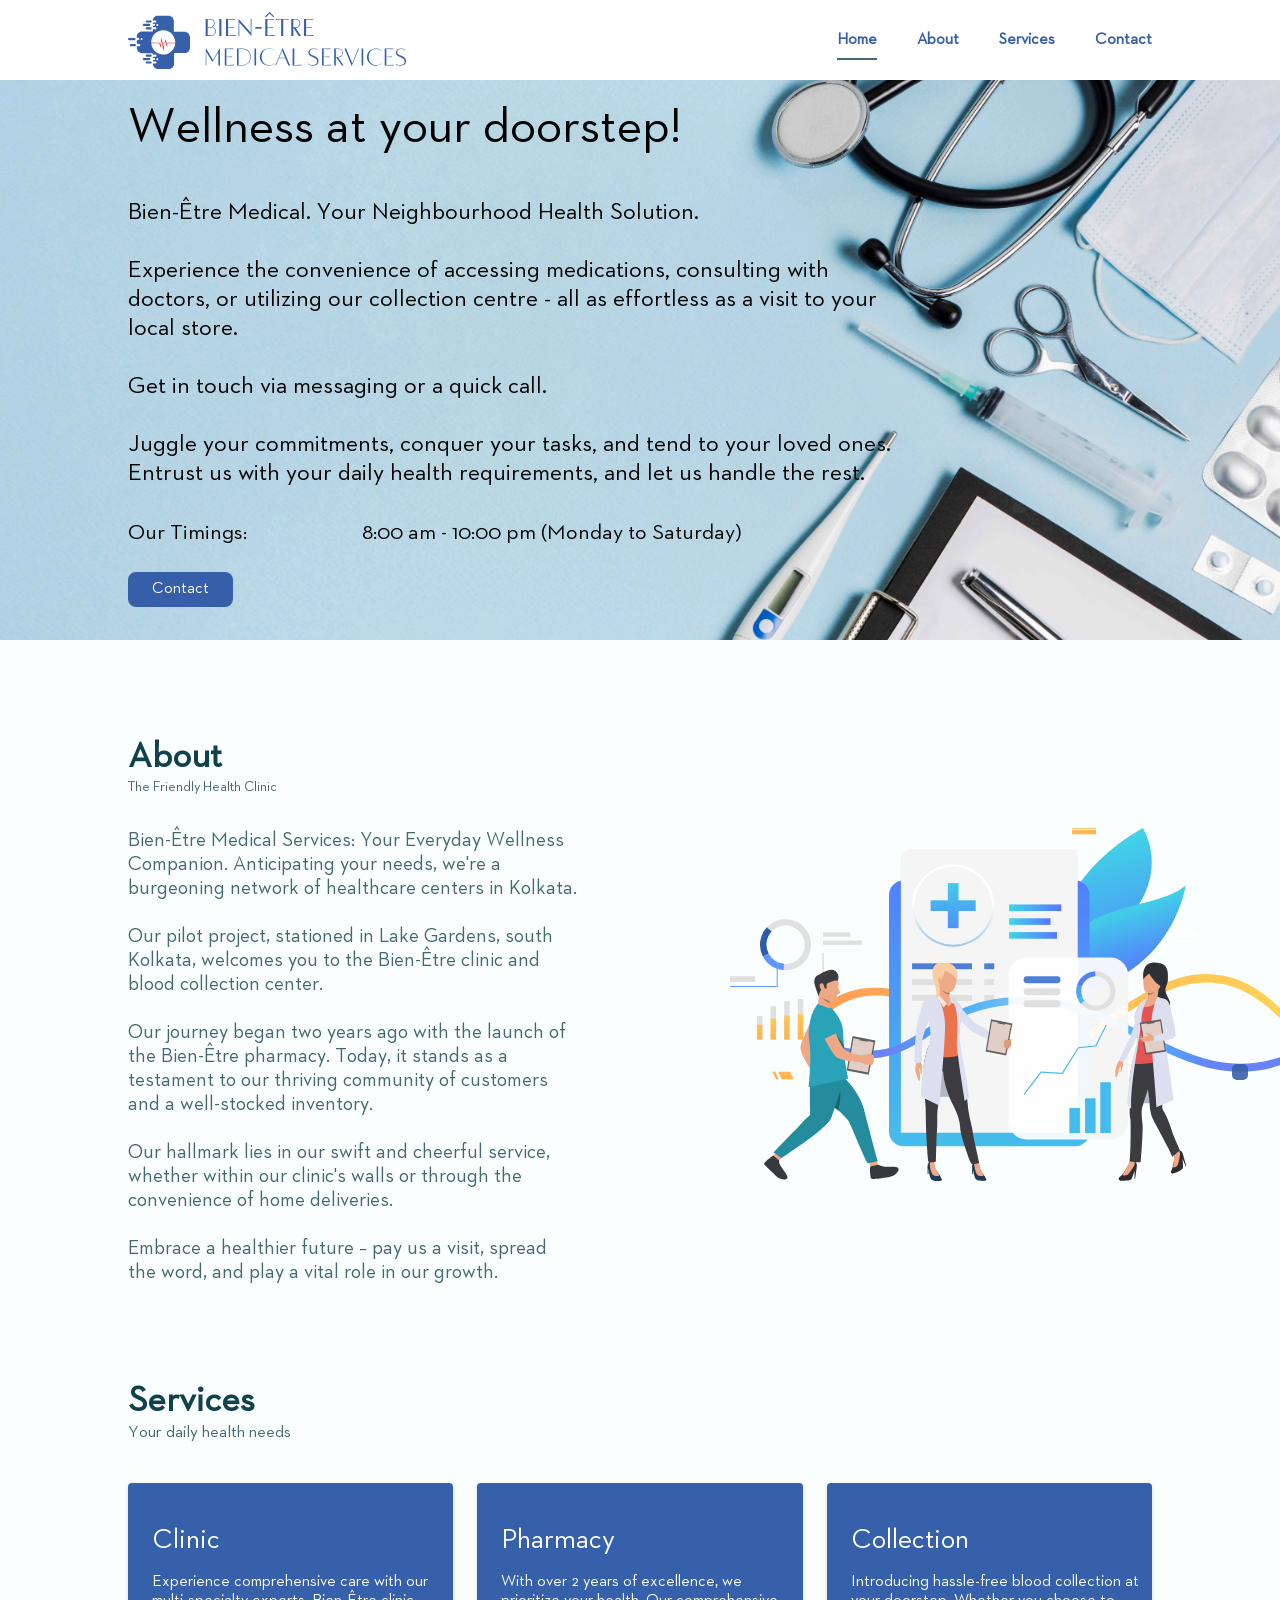
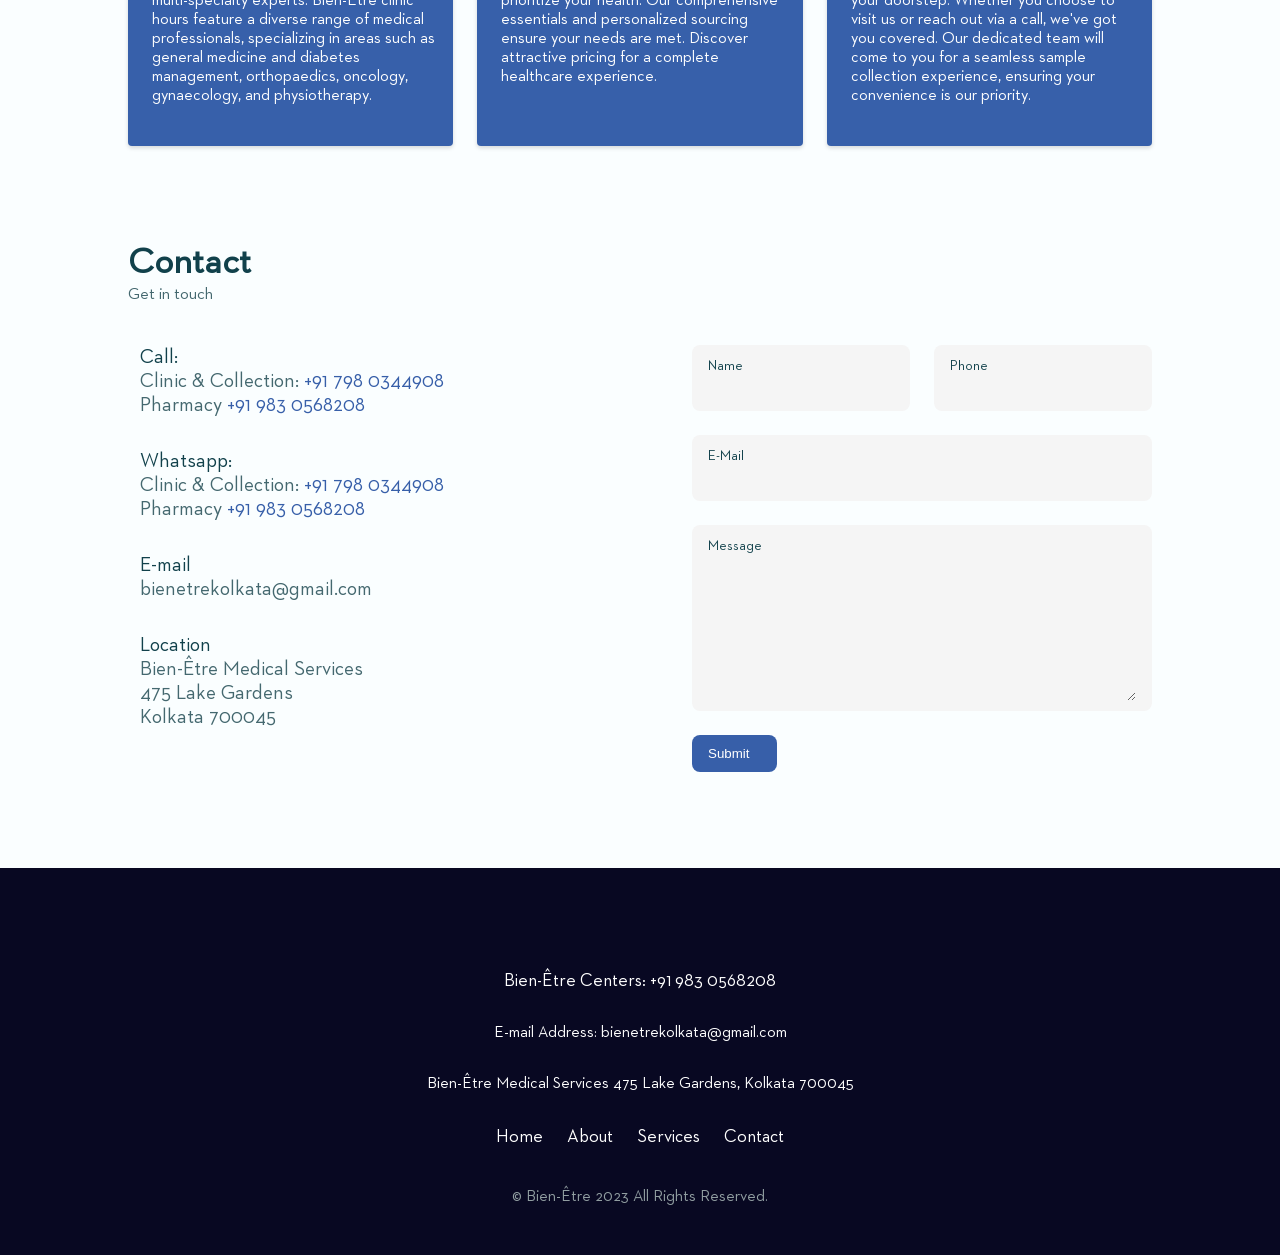
==== index.html @ f6153588 "more changes" ====
<!DOCTYPE html>
<html lang="en">

<head>
    <meta charset="UTF-8">
    <meta name="viewport" content="width=device-width, initial-scale=1.0">

    <!--=============== UNIICONS ===============-->
    <link rel="stylesheet" href="https://unicons.iconscout.com/release/v4.0.0/css/line.css">
    <link rel="stylesheet" href="https://unicons.iconscout.com/release/v4.0.0/css/thinline.css">
    <!--=============== CSS ===============-->
    <link rel="stylesheet" href="assets/css/styles.css">
    <link rel="stylesheet" href="assets/css/swiper-bundle.min.css">
    <link rel="icon" href="/assets/img/favicon.svg">
    <meta name="keywords"
        content="health, fitness, wellness, medicine, pharmacy, doctor clinic, blood collection, medicine store, diagnostic sample collection centre, pathlab, home sample collection, bien être, Health Kolkata, Health care Kolkata, Health Lake Gardens, Medical Kolkata, Medical Lake Gardens, Health clinic Lake Gardens, Pharmacy Lake Gardens, Doctors clinic LakeGardens, pharmacyKolkata, Top Pharmacies in Kolkata, Best Pharmacies in Kolkata, Best Pharmacies in India, Top Pharmacies in India.">
    <title>Bien-Être Medical</title>
    <meta name="description"
        content="Bien-Être Medical Services is an upcoming chain of healthcare centres in Kolkata that aims to meet your day-to-day wellness needs. Pharmacies in Kolkata">
    <link rel="canonical" href="https://bienetremedical.com/">
    <meta property="og:locale" content="en_us">
</head>

<body>
    <header class="header" id="header">
        <nav class="nav container">
            <a href="#home" class="nav__logo"><img src="./assets/img/Final.svg" alt="Bien-Etre Logo"></a>
            <div class="nav__menu" id="nav-menu">
                <ul class="nav__list">
                    <li class="nav__item">
                        <a href="#home" class="nav__link">Home</a>
                    </li>
                    <li class="nav__item">
                        <a href="#about" class="nav__link">About</a>
                    </li>
                    <li class="nav__item">
                        <a href="#services" class="nav__link">Services</a>
                    </li>
                    <li class="nav__item">
                        <a href="#contact" class="nav__link">Contact</a>
                    </li>
                </ul>
                <i class="uit uil-times nav__close" id="nav-close"></i>
            </div>

            <div class="nav__toggle" id="nav-toggle">
                <i class="uil uil-apps"></i>
            </div>
        </nav>
    </header>

    <main class="main">
        <!--==================== HOME ====================-->
        <section class="home" id="home">
            <img src="assets/img/Hero.webp" alt="Home Img" class="home__img">
            <div class="home__container container grid">
                <div class="home__data">
                    <span class="home__data-title"> Wellness at your doorstep!</span>
                    <h1 class="home__data-subtitle">Bien-Être Medical. Your Neighbourhood Health Solution.<br> <br>
                        Experience
                        the convenience of accessing medications, consulting with <br> doctors, or utilizing our
                        collection
                        centre - all as effortless as a visit to your <br> local store.<br><br>Get in touch via
                        messaging or
                        a quick call. <br><br>Juggle your commitments, conquer your tasks, and tend to your loved
                        ones.<br>
                        Entrust us with your daily health requirements, and let us handle the rest.</h1>
                    <div class="timings">
                        <div class="timing_heading">
                            <h3 class="timing_title">Our Timings:</h3>
                        </div>
                        <div class="timing">
                            <h3 class="timing"> 8:00 am - 10:00 pm (Monday to Saturday)</h3><br>
                            <!-- <h3 class="timing">8:30 am - 10:30 am (Sunday)</h3> -->
                        </div>
                    </div>
                    <a href="#contact" class="button__home">Contact
                        <!-- <i class="uil uil-phone button__icon-home"></i> -->
                    </a>
                </div>
            </div>

        </section>
        <!--==================== ABOUT ====================-->
        <section class="about section" id="about">
            <div class="container about__container">
                <h1 class="section__title-about">About</h1>
                <span class="section__subtitle-about">The Friendly Health Clinic</span>
                <div class="about__watermark about__content grid">
                    <div class="about__data">
                        <p>Bien-Être Medical Services: Your Everyday Wellness Companion. Anticipating your needs, we're
                            a burgeoning network of healthcare centers in Kolkata. <br> <br>
                            Our pilot project, stationed in Lake Gardens, south Kolkata, welcomes you to the Bien-Être
                            clinic and blood collection center. <br> <br>
                            Our journey began two years ago with the launch of the Bien-Être pharmacy. Today, it stands
                            as a testament to our thriving community of customers and a well-stocked inventory. <br>
                            <br>
                            Our hallmark lies in our swift and cheerful service, whether within our clinic's walls or
                            through the convenience of home deliveries. <br> <br>
                            Embrace a healthier future – pay us a visit, spread the word, and play a vital role in our
                            growth.
                        </p>
                    </div>
                    <div class="about__img"><img src="./assets/img/about.svg" alt="About Img"></div>
                </div>
            </div>
        </section>
        <!--==================== SERVICES ====================-->
        <section class="services container section" id="services">
            <div class="">
                <h1 class="section__title">Services</h1>
                <span class="section__subtitle">Your daily health needs</span>
            </div>
            <div class="services__container container grid">
                <!--==================== SERVICES 1 ====================-->
                <div class="services__content">
                    <div>
                        <i class="uil uit-clinic-medical services__icon"></i>
                        <h3 class="services__title">Clinic</h3>
                    </div>
                    <p class="services__description">Experience comprehensive care with our multi-specialty experts.
                        Bien-Être clinic hours feature a diverse range of medical professionals, specializing in areas
                        such as general medicine and diabetes management, orthopaedics, oncology, gynaecology, and
                        physiotherapy.
                    </p>
                    <!-- <span class="services__button">
                        Coming Soon!
                    </span> -->
                    <div class="overlay">
                        <i class="uil uit-clinic-medical over_icon"></i>
                        <div class="text">Clinic</div>
                        <ul class="clinic-table">
                            <li>General Medicine</li>
                            <li>Blood Sugar</li>
                            <li>Orthopaedics</li>
                            <li>Gynaecology</li>
                            <li>Physiotherapy</li>
                        </ul>
                        <!-- <div class="coming_soon">Coming Soon!</div> -->
                    </div>
                </div>
                <!--==================== SERVICES 2 ====================-->
                <div class="services__content">
                    <div>
                        <i class="uit uit-shield-plus services__icon"></i>
                        <h3 class="services__title">Pharmacy</h3>
                    </div>
                    <p class="services__description">With over 2 years of excellence, we prioritize your health. Our
                        comprehensive essentials and personalized sourcing ensure your needs are met. Discover
                        attractive pricing for a complete healthcare experience.</p>
                    <div class="overlay">
                        <i class="uil uit-shield-plus over_icon"></i>
                        <div class="text">Pharmacy</div>
                        <div class="services__description-overlay">For more details Contact or Visit Bien-Être Centers
                        </div>
                    </div>
                </div>
                <!--==================== SERVICES 3 ====================-->
                <div class="services__content ">
                    <div>
                        <i class="uil uit-microscope services__icon"></i>
                        <h3 class="services__title">Collection</h3>
                    </div>
                    <p class="services__description">Introducing hassle-free blood collection at your doorstep. Whether
                        you choose to visit us or reach out via a call, we've got you covered. Our dedicated team will
                        come to you for a seamless sample collection experience, ensuring your convenience is our
                        priority.</p>

                    <!-- <span class="button button--flex button--small button--link services__button">
                        Coming Soon!
                    </span> -->
                    <div class="overlay">
                        <i class="uil uit-microscope over_icon"></i>
                        <div class="text">Collection</div>
                        <ul class="clinic-table collection_table">
                            <li>Absolute Eosinophil Count</li>
                            <li>Adenosine Deaminase (ADA), Fluid</li>
                            <li>Afb Stain</li>
                            <li>ALP (Alkaline Phosphatase)</li>
                            <li>AMH - Anti Mullerian Hormone, MULLERIAN INHIBITING SUBSTANCE (MIS), Serum</li>
                            <li>Amylase</li>
                            <li>ANA (Anti Nuclear Antibody), IFA</li>
                            <li>Anti Nuclear Antibody, EIA</li>
                            <li>Anti Cyclic Citrullinated Peptide - Anti CCP</li>
                            <li>Anti -ds DNA Antibody, EIA</li>
                            <li>Anti HCV (By card) : Anti Hepatitis C Virus (By card)</li>
                            <li>Anti TPO (Thyroid Peroxidase) Antibody</li>
                            <li>APTT Activated Partial Thromboplastin Citrated plasma</li>
                            <li>Bilirubin Total, Direct & Indirect</li>
                            <li>Blood Culture, Bactec Aerobic</li>
                            <li>Blood Culture, Bactec Anaerobic</li>
                            <li>Blood Glucose - F/PP (each)</li>
                            <li>Blood Group (ABO & Rh Factor)</li>
                            <li>Blood Urea Nitrogen (BUN)</li>
                            <li>CA 125 ; OVARIAN CANCER MARKER</li>
                            <li>Calcium, Serum</li>
                            <li>Cardiolipin Antibody ACL-Profile</li>
                            <li>CBC (Complete Blood Count)</li>
                            <li>Cholesterol Total</li>
                            <li>Coomb's Test-DirectDirect Antiglobulin Test (DAT)-AutomatedBlood</li>
                            <li>Coomb's Test-IndirectIndirect Antiglobulin Test (IAT)-AutomatedSerum</li>
                            <li>Cortisol (Evening/Morning Sample) - Each sample</li>
                            <li>C-Peptide</li>
                            <li>CPK -Total (Creatinine PhosphoKinase Total)</li>
                            <li>Creatinine, Serum</li>
                            <li>CRP, Immunoturbidimetry (Quantitative)</li>
                            <li>Dual Test (1st Trimester)</li>
                            <li>Triple Test (2nd Trimester)</li>
                            <li>Quadruple Test</li>
                            <li>E2 (Estradiol), Serum</li>
                            <li>Electrolytes, Serum (Na+, K+, Cl-)</li>
                            <li>Ferritin</li>
                            <li>Free T4 & TSH</li>
                            <li>FSH (Follicle Stimulating Hormone), Serum</li>
                            <li>Haemogram (CBC with ESR)</li>
                            <li>HBA1C with Graph</li>
                            <li>HBsAg Screen (by Rapid Card)-qualitative</li>
                            <li>Hemoglobin (Hb)</li>
                            <li>Hemoglobin electrophoresis- HPLC (Hb HPLC)</li>
                            <li>Histopathology - Medium Specimen</li>
                            <li>HIV I&II Antibody Screen (Qualitative)</li>
                            <li>HIV I&II P 24 Antigen</li>
                            <li>Flow cytometry - HLA B-27</li>
                            <li>Immunoglobulin IgE</li>
                            <li>Insulin (Fasting), Serum</li>
                            <li>Iron Studies, Basic</li>
                            <li>Kidney Function Test (KFT)</li>
                            <li>Large - Histopathology</li>
                            <li>LBC/PAP</li>
                            <li>LDH Lactate Dehydrogenase Serum</li>
                            <li>LH (Luteinizing Hormone), Serum</li>
                            <li>Lipase</li>
                            <li>Lipid Profile (Basic)</li>
                            <li>Liver Function Test (LFT)</li>
                            <li>Malaria Antigen (P. vivax/Falciparum)</li>
                            <li>Microalbumin Creatinine Ratio, Random Urine</li>
                            <li>Peripheral Blood Smear</li>
                            <li>Platelet Count</li>
                            <li>Potassium</li>
                            <li>Pregnancy Test, Urine</li>
                            <li>Progesterone</li>
                            <li>Prolactin</li>
                            <li>Protein Electrophoresis</li>
                            <li>Protein Total</li>
                            <li>Prothrombin Time (PT) and INR (International Normalized Ratio)</li>
                            <li>Culture & Sensitivity Aerobic (Conventional) - Pus</li>
                            <li>Rheumatoid Factor - RF Factor, (Quantitative)</li>
                            <li>AST (Aspartate Aminotransferase), SGOT</li>
                            <li>ALT (Alanine Aminotransferase), SGPT</li>
                            <li>Small - Histopathology</li>
                            <li>Sodium</li>
                            <li>Culture & Sensitivity Aerobic (Conventional) - Stool</li>
                            <li>Stool For Occult Blood</li>
                            <li>Stool Examination (Routine)</li>
                            <li>TB PCR</li>
                            <li>Testosterone Free</li>
                            <li>TESTOSTERONE TOTAL, Serum</li>
                            <li>Thyroid Profile Free (FT3, FT4, TSH)</li>
                            <li>Thyroid Profile Total (T3, T4, TSH)</li>
                            <li>Torch IgG Antibodies</li>
                            <li>Torch IgM & IgG Antibodies- 10 PARAMETERS</li>
                            <li>Torch IgM Antibodies</li>
                            <li>Total B -hCG, Quantitative, Serum Maternal/Gestational Marker (Beta HCG)</li>
                            <li>Total PSA (Total Prostate Specific Antigen)</li>
                            <li>Triglycerides biochemical serum</li>
                            <li>TSH-ultra sensitive (Thyroid Stimulating Hormone -ultra sensitive)</li>
                            <li>Typhidot IgM</li>
                            <li>Urea, Serum</li>
                            <li>Uric Acid, Serum</li>
                            <li>Culture & Sensitivity Aerobic (Conventional) - Urine</li>
                            <li>Urine Examination (Routine)</li>
                            <li>VDRL (RPR), Serum</li>
                            <li>Vitamin B12 (Cyanocobalamin)</li>
                            <li>Vitamin D, 25 - OH</li>
                            <li>Widal (Tube Agglutination)</li>
                        </ul>
                    </div>
                </div>
        </section>

        <!--==================== CONTACT ====================-->
        <section class="contact section container" id="contact">
            <h2 class="section__title">Contact</h2>
            <span class="section__subtitle">Get in touch</span>

            <div class="contact__container container grid">
                <div>
                    <div class="contact__information">
                        <i class="uil uil-phone contact__icon"></i>
                        <div>
                            <h3 class="contact__title">Call: </h3>
                            <span class="contact__subtitle">Clinic & Collection: <a href="tel:+917980344908">+91 798
                                    0344908</a><br> Pharmacy <a href="tel:+919830568208">+91 983
                                    0568208</a></span>
                        </div>
                    </div>

                    <div class="contact__information">
                        <i class="uil uil-whatsapp contact__icon"></i>
                        <div>
                            <h3 class="contact__title">Whatsapp:</h3>
                            <span class="contact__subtitle">Clinic & Collection: <a
                                    href="https://api.whatsapp.com/send?phone=917980344908">+91
                                    798
                                    0344908</a><br> Pharmacy <a href="https://api.whatsapp.com/send?phone=919830568208">
                                    +91 983 0568208</a></span>
                        </div>
                    </div>

                    <div class="contact__information">
                        <i class="uil uil-envelope-alt contact__icon"></i>
                        <div>
                            <h3 class="contact__title">E-mail</h3>
                            <span class="contact__subtitle">bienetrekolkata@gmail.com</span>
                        </div>
                    </div>

                    <div class="contact__information">
                        <i class="uil uil-map-marker contact__icon"></i>
                        <div>
                            <h3 class="contact__title">Location</h3>
                            <span class="contact__subtitle">Bien-Être Medical Services <br> 475 Lake Gardens <br>Kolkata
                                700045</span>
                        </div>
                    </div>
                </div>
                <div>
                    <form action="" method="POST" data-netlify="true" class="contact__form grid" name="Customer_query">
                        <div class="contact__inputs grid">
                            <div class="contact__content">
                                <lable class="contact__lable">Name</lable>
                                <input type="text" class="contact__input" name="name">
                            </div>
                            <div class="contact__content">
                                <lable class="contact__lable">Phone</lable>
                                <input type="phone" class="contact__input" name="phone">
                            </div>
                        </div>
                        <div class="contact__content">
                            <lable class="contact__lable">E-Mail</lable>
                            <input type="text" class="contact__input" name="E-mail">
                        </div>
                        <div class="contact__content">
                            <lable class="contact__lable">Message</lable>
                            <textarea name="message" id="message" cols="0" rows="7" class="contact__input"></textarea>
                        </div>
                        <div>
                            <button type="submit" class="button button--flex send-button">
                                Submit
                                <i class="uil uil-message button__icon"></i>
                            </button>
                        </div>
                    </form>
                </div>
            </div>
        </section>
        <!--==================== FOOTER ====================-->
        <footer class="footer">
            <div class="footer__bg">
                <div class="footer__container container grid">
                    <div class="footer__socials">
                        <a href="https://www.facebook.com/profile.php?id=100073415925576" target="blank"
                            class="footer__social">
                            <i class="uil uil-facebook-f footer__icons"></i>
                        </a>

                        <a href="https://www.instagram.com/bienetremedicakolkata/" target="blank"
                            class="footer__social">
                            <i class="uil uil-instagram footer__icons"></i>
                        </a>

                        <a href="https://twitter.com/@bienetremedica1" target="blank" class="footer__social">
                            <i class="uil uil-twitter footer__icons"></i>
                        </a>

                        <a href="http://www.linkedin.com/in/bienetremedicalkolkata" target="blank"
                            class="footer__social">
                            <i class="uil uil-linkedin footer__icons"></i>
                        </a>
                    </div>



                    <ul class="footer__links">
                        <li class="footer__text">Bien-Être Centers:
                            <a href="tel:919830568208" class="footer__link">+91 983 0568208</a>
                        </li>
                    </ul>
                    <div class="email__alt">E-mail Address:
                        <a class="email" href="mailto:bienetrekolkata@gmail.com">bienetrekolkata@gmail.com</a>
                    </div>
                    <span class="footer__address">Bien-Être Medical Services 475 Lake Gardens,
                        Kolkata 700045</span>
                    <ul class="footer__links">
                        <li>
                            <a href="#home" class="footer__link">Home</a>
                        </li>
                        <li>
                            <a href="#about" class="footer__link">About</a>
                        </li>
                        <li>
                            <a href="#services" class="footer__link">Services</a>
                        </li>
                        <li>
                            <a href="#contact" class="footer__link">Contact</a>
                        </li>
                    </ul>
                </div>
                <p class="footer__copy">&#169; Bien-Être 2023 All Rights Reserved.</p>
            </div>
        </footer>
        <!--========== SCROLL UP ==========-->
        <a href="#home" class="scrollup" id="scroll-up">
            <i class="uil uil-arrow-up scrollup__icon"></i>
        </a>
        <script src="assets/js/swiper-bundle.min.js"></script>
        <!--=============== SCROLL REVEAL===============-->
        <script src="assets/js/scrollreveal.min.js"></script>

        <!--=============== MAIN JS ===============-->
        <script src="assets/js/main.js"></script>
</body>

</html>
---- assets/css/styles.css ----
/*=============== GOOGLE FONTS ===============*/
@font-face {
  font-family: "NeutraText";
  src: url("/assets/fonts/Neutraface2Text-Book.woff") format("woff"),
    url("/assets/fonts/Neutraface2Text-Book.woff2") format("woff2");
}
/*=============== VARIABLES CSS ===============*/
:root {
  --header-height: 4rem;

  /*========== Colors ==========*/
  /* Change favorite color to match images */
  /*Green dark 190 - Green 171 - Grren Blue 200*/
  --hue-color: 190;

  /* HSL color mode */
  --first-color: hsl(219, 51%, 44%);
  --first-color-second: hsl(var(--hue-color), 64%, 22%);
  --first-color-alt: hsl(var(--hue-color), 64%, 15%);
  --title-color: hsl(var(--hue-color), 64%, 18%);
  --text-color: hsl(var(--hue-color), 24%, 35%);
  --text-color-light: hsl(var(--hue-color), 8%, 60%);
  --input-color: rgb(245, 245, 245);
  --body-color: hsl(var(--hue-color), 100%, 99%);
  --white-color: #fff;
  --scroll-bar-color: hsl(var(--hue-color), 12%, 90%);
  --scroll-thumb-color: hsl(var(--hue-color), 12%, 75%);

  /*========== Font and typography ==========*/
  --body-font: "NeutraText";
  --title-font: "NeutraText";
  --biggest-font-size: 2.5rem;
  --h1-font-size: 1.5rem;
  --h2-font-size: 1.25rem;
  --h3-font-size: 1rem;
  --normal-font-size: 0.938rem;
  --small-font-size: 0.813rem;
  --smaller-font-size: 0.75rem;

  /*========== Font weight ==========*/
  --font-medium: 500;
  --font-semi-bold: 600;

  /*========== Margenes Bottom ==========*/
  --mb-0-25: 0.25rem;
  --mb-0-5: 0.5rem;
  --mb-0-75: 0.75rem;
  --mb-1: 1rem;
  --mb-1-25: 1.25rem;
  --mb-1-5: 1.5rem;
  --mb-2: 2rem;
  --mb-2-5: 2.5rem;

  /*========== z index ==========*/
  --z-tooltip: 10;
  --z-fixed: 100;

  /*========== Hover overlay ==========*/
  --img-transition: 0.3s;
  --img-hidden: hidden;
  --img-scale: scale(1.1);
}

@media screen and (min-width: 968px) {
  :root {
    --biggest-font-size: 4rem;
    --h1-font-size: 2.25rem;
    --h2-font-size: 1.75rem;
    --h3-font-size: 1.25rem;
    --normal-font-size: 1rem;
    --small-font-size: 0.875rem;
    --smaller-font-size: 0.813rem;
  }
}

/*=============== BASE ===============*/
* {
  box-sizing: border-box;
  padding: 0;
  margin: 0;
}

html {
  scroll-behavior: smooth;
}

body {
  margin: var(--header-height) 0 0 0;
  font-family: var(--body-font);
  font-size: var(--normal-font-size);
  background-color: var(--body-color);
  color: var(--text-color);
}

h1,
h2,
h3 {
  color: var(--title-color);
  font-weight: var(--font-semi-bold);
  font-family: var(--title-font);
}

p {
  font-size: 20px;
}
ul {
  list-style: none;
}

a {
  text-decoration: none;
  color: var(--first-color);
}

img {
  max-width: 100%;
  height: auto;
}

input {
  border: none;
  font-family: var(--body-font);
  font-size: var(--normal-font-size);
}

span {
  font-size: var(--normal-font-size);
}

input {
  outline: none;
}

.main {
  overflow-x: hidden;
}

/*=============== REUSABLE CSS CLASSES ===============*/
.section {
  padding: 2rem 0 4rem;
  scroll-margin-top: 3rem;
}

.section__title {
  font-size: var(--h1-font-size);
}

.section__subtitle {
  display: block;
  font-size: 17px;
  margin-bottom: var(--mb-2-5);
}

.section__title,
.section__subtitle {
  text-align: left;
}

.container {
  max-width: 968px;
  margin-left: var(--mb-1);
  margin-right: var(--mb-1);
}

.grid {
  display: grid;
  gap: 1.5rem;
}

/*=============== HEADER ===============*/
.header {
  width: 100%;
  position: fixed;
  top: 0;
  left: 0;
  z-index: var(--z-fixed);
  background-color: white;
}

/*=============== NAV ===============*/
.nav {
  height: var(--header-height);
  display: flex;
  justify-content: space-between;
  align-items: center;
}
.nav__toggle {
  color: var(--text-color);
}

.nav__logo {
  display: grid;
  transform: translateY(0.01rem);
  width: 280px;
}

.nav__toggle {
  font-size: 1.2rem;
  cursor: pointer;
}

.nav__menu {
  position: relative;
}

@media screen and (max-width: 767px) {
  .nav__menu {
    position: fixed;
    background-color: var(--body-color);
    top: 0;
    right: -100%;
    width: 70%;
    height: 100%;
    box-shadow: -1px 0 4px rgba(14, 55, 63, 0.15);
    padding: 3rem;
    transition: 0.4s;
  }
}

.nav__list {
  display: flex;
  flex-direction: column;
  row-gap: 2rem;
}

.nav__link {
  color: var(--first-color);
  font-weight: var(--font-semi-bold);
  text-transform: uppercase;
}

.nav__link:hover {
  color: var(--text-color);
}

.nav__close {
  position: absolute;
  top: 0.75rem;
  right: 1rem;
  font-size: 1.5rem;
  color: var(--title-color);
  cursor: pointer;
}

/* show menu */
.show-menu {
  right: 0;
}

/* Change background header */
.scroll-header {
  box-shadow: 0 0 4px rgba(14, 55, 63, 0.15);
}

.scroll-header .nav__logo,
.scroll-header .nav__toggle {
  color: var(--title-color);
}

/* Active link */
.active-link {
  position: relative;
  color: var(--title-color);
}

.active-link::before {
  content: "";
  position: absolute;
  background-color: var(--title-color);
  width: 100%;
  height: 2px;
  bottom: -0.75rem;
  left: 0;
}

/*=============== HOME ===============*/
.home__img {
  position: absolute;
  top: 0;
  left: 0;
  width: 100%;
  height: 100vh;
  object-fit: cover;
  object-position: 45%;
}

.home__container {
  position: relative;
  height: calc(100vh - var(--header-height));
  align-content: center;
  row-gap: 3rem;
  padding-top: 7rem;
}
.home {
  padding-bottom: 4rem;
}
.home__data-title,
.home__data-subtitle {
  color: black;
}

.home__data-subtitle {
  display: block;
  font-weight: var(--font-medium);
  margin-bottom: var(--mb-2-5);
}

.home__data-title {
  display: grid;
  font-size: 50px;
  font-weight: var(--body-font);
  margin-bottom: var(--mb-2-5);
}
.timings {
  display: flex;
  justify-content: space-between;
  width: 60%;
}
.timing_title,
.timing {
  color: black;
  font-weight: var(--font-medium);
  font-size: 22px;
}

/*=============== BUTTONS ===============*/
.button {
  display: inline-block;
  background-color: var(--first-color);
  color: var(--white-color);
  padding: 0.7rem 1rem;
  transition: 0.3s;
  border-radius: 8px;
}

.button__home {
  display: inline-block;
  background-color: var(--first-color);
  color: var(--white-color);
  padding: 0.5rem 1.5rem;
  transition: 0.3s;
  border-radius: 8px;
}

.button:hover {
  background-color: var(--first-color-alt);
}

.button__home:hover {
  background-color: var(--first-color-alt);
}

.button--flex {
  display: flex;
  align-items: center;
  column-gap: 0.25rem;
}

.button--link {
  background: none;
  padding: 0;
}

.button--link:hover {
  background: none;
}
.button__icon-home {
  display: inline-block;
  font-size: 1.25rem;
  transform: translateY(0.1rem);
  margin-left: var(--mb-0-5);
  transition: 0.3s;
}

.button__icon {
  font-size: 1.25rem;
  margin-left: var(--mb-0-5);
  transition: 0.3s;
}

.home__scroll-button {
  color: var(--first-color);
  transition: 0.3s;
}

.home__scroll-button:hover {
  transform: translateY(0.25rem);
}

.send-button {
  border: none;
  outline: none;
  cursor: pointer;
}
.send-button:hover .button__icon {
  transform: translateX(0.2rem);
}
.home__scroll-mouse {
  font-size: 2rem;
}

.home__scroll-name {
  font-size: var(--small-font-size);
  color: var(--title-color);
  font-weight: var(--font-medium);
  margin-right: var(--mb-0-25);
}

.home__scroll-arrow {
  display: inline-block;
  font-size: 1rem;
  transform: rotate(45deg);
}

.home__scroll {
  transform: translateY(-6rem);
  justify-content: center;
}
/*=============== ABOUT ===============*/

.section__title-about {
  font-size: var(--h1-font-size);
}

.section__subtitle-about {
  display: block;
  font-size: var(--small-font-size);
  margin-bottom: var(--mb-2);
}

.section__title-about,
.section__subtitle-about {
  text-align: left;
}
.about__content {
  grid-template-columns: repeat(2, 1fr);
}
.about__data {
  font-size: large;
}
.about__img {
  width: 550px;
  transform: translateX(8rem);
}

/*==================== SERVICES ====================*/
.services__container {
  gap: 1.5rem;
  grid-template-columns: repeat(3, 1fr);
}

.services__content {
  position: relative;
  background-color: #3760aa;
  padding: 1.5rem 0.5rem 1.25rem 1.5rem;
  border-radius: 0.25rem;
  /* box-shadow: -3px -3px 7px #ffffff73, 3px 3px 5px rgba(94, 104, 121, .288); */
  box-shadow: 0 2px 4px rgba(0, 0, 0, 0.15);
  transition: 0.3s;
}

.services__content:hover {
  box-shadow: 0 4px 8px rgba(0, 0, 0, 0.15);
}

.services__icon {
  display: block;
  font-size: 6rem;
  color: white;
  margin-bottom: var(--mb-1);
}

.services__title {
  color: #fff;
  font-size: var(--h2-font-size);
  margin-bottom: var(--mb-1);
  font-weight: var(--font-medium);
}
.services__description {
  color: #fff;
  font-size: var(--normal-font-size);
  margin-bottom: var(--mb-1-25);
}
.services__button {
  cursor: pointer;
  font-size: var(--font-medium);
  color: #fff;
}
.overlay {
  position: absolute;
  bottom: 100%;
  left: 0;
  right: 0;
  background: linear-gradient(
    to right bottom,
    rgba(255, 255, 255, 0.5),
    rgba(255, 255, 255, 0.5)
  );
  backdrop-filter: blur(0.35rem);
  overflow: hidden;
  width: 100%;
  height: 0;
  transition: 0.5s ease;
  border-radius: 5px;
  text-align: center;
}
.over_icon {
  font-size: 7rem;
  color: rgb(8, 8, 34);
}
.text,
.coming_soon {
  color: rgb(8, 8, 34);
}
.text {
  font-size: 2rem;
  transform: translateY(-1.5rem);
}
.coming_soon {
  font-size: 3rem;
  color: #fff;
}
.services__content:hover .overlay {
  bottom: 0;
  height: 100%;
  cursor: pointer;
}

.services__description-overlay {
  color: #fff;
  font-size: 1.5rem;
}

/*==================== CONTACT ME ====================*/
.contact__container {
  grid-template-columns: 3fr 1fr;
}

.contact__information {
  display: flex;
  margin-bottom: var(--mb-2);
}
.contact__icon {
  font-size: 2rem;
  color: var(--first-color);
  margin-right: var(--mb-0-75);
}

.contact__title {
  font-size: var(--h3-font-size);
  font-weight: var(--font-medium);
}

.contact__subtitle {
  font-size: 20px;
}

.contact__content {
  background-color: var(--input-color);
  border-radius: 0.5rem;
  padding: 0.75rem 1rem 0.25rem;
}

.contact__lable {
  font-size: var(--small-font-size);
  color: var(--title-color);
}
.contact__input {
  width: 100%;
  background-color: var(--input-color);
  color: var(--text-color);
  font-family: var(--body-font);
  font-size: var(--normal-font-size);
  border: none;
  outline: none;
  padding: 0.25rem 0.5rem 0.5rem 0;
}
.contact__inputs {
  grid-template-columns: repeat(2, 1fr);
}
.contact__form {
  width: 460px;
}

/*==================== FOOTER ====================*/
.footer {
  padding-top: 2rem;
}
.footer__icons {
  font-size: 2rem;
}

.footer__container {
  row-gap: 2rem;
  text-align: center;
  justify-content: center;
}
.footer__bg {
  background-color: rgb(8, 8, 34);
  padding: 2rem 0 3rem;
  justify-content: center;
}

.footer__links {
  font-size: 18px;
  text-align: center;
  justify-content: center;
  display: flex;
  flex-direction: row;
  column-gap: 1.5rem;
}
.email,
.email__alt,
.footer__links,
.footer__text,
.footer__address,
.footer__social {
  color: #fff;
}
.email:hover,
.footer__link:hover {
  color: var(--first-color);
}

.footer__social {
  font-size: 1.25rem;
  margin-right: var(--mb-1-5);
}
.footer__social:hover {
  color: var(--first-color-lighter);
}
.footer__copy {
  font-size: var(--font-medium);
  text-align: center;
  color: var(--text-color-light);
  margin-top: var(--mb-2-5);
}
.footer__title,
.footer__subtitle,
.footer__link,
.footer__social {
  color: #fff;
}
/*========== SCROLL UP ==========*/
.scrollup {
  position: fixed;
  right: 2rem;
  bottom: -20%;
  background-color: var(--first-color);
  padding: 0.5rem;
  display: flex;
  opacity: 0.9;
  z-index: var(--z-tooltip);
  transition: 0.4s;
  border-radius: 5px;
}

.scrollup:hover {
  background-color: var(--first-color-alt);
  opacity: 1;
}

.scrollup__icon {
  color: var(--white-color);
  font-size: 1.2rem;
}

/* Show scroll */
.show-scroll {
  bottom: 4rem;
}

/*=============== SCROLL BAR ===============*/
::-webkit-scrollbar {
  width: 0.6rem;
  background-color: var(--scroll-bar-color);
}

::-webkit-scrollbar-thumb {
  background-color: var(--scroll-thumb-color);
}

::-webkit-scrollbar-thumb:hover {
  background-color: var(--text-color-light);
}

/*=============== MEDIA QUERIES ===============*/
/* For small devices */
@media screen and (min-width: 340px) {
}

/* For medium devices */
@media screen and (max-width: 568px) {
  .nav__logo {
    width: 220px;
  }
  .about__content {
    display: flex;
    flex-direction: column;
    flex-direction: column-reverse;
  }
  .services__container {
    display: flex;
    flex-direction: column;
  }
  .home__img {
    height: 100vh;
  }
  .about__img {
    transform: translateX(3.3rem);
    width: 450px;
  }
  .timings {
    display: none;
  }
  .contact__container {
    grid-template-columns: 1fr;
  }
  .services__icon {
    font-size: 8rem;
    margin-bottom: -0.5rem;
  }
  .contact__inputs {
    grid-template-columns: 1fr;
  }
  .contact__form {
    width: auto;
  }
  .over_icon {
    font-size: 20rem;
  }
}
@media screen and (min-width: 768px) {
  body {
    margin: 0;
  }
  .nav {
    height: calc(var(--header-height) + 1rem);
  }
  .nav__link {
    color: var(--first-color);
    text-transform: initial;
  }
  .nav__link:hover {
    color: var(--text-color);
  }
  .nav__menu {
    display: flex;
    column-gap: 0.5rem;
  }
  .nav__list {
    flex-direction: row;
    column-gap: 2.5rem;
  }
  .nav__toggle,
  .nav__close {
    display: none;
  }
  .active-link::before {
    background-color: var(--text-color);
  }
  .home__container {
    height: 100vh;
    grid-template-rows: 1.8fr 0.5fr;
  }
  .home__data {
    align-self: flex-end;
  }
  .home__info {
    bottom: 3rem;
  }
}
@media screen and (max-width: 768px) {
  .about__content {
    display: flex;
    flex-direction: column;
    flex-direction: column-reverse;
  }
  .nav__logo {
    width: 220px;
  }
  .home__container {
    padding-top: 2rem;
  }
  .timings {
    width: 80%;
  }
  .about__img {
    width: 320px;
    transform: translateX(1.5rem);
  }
  .section__title,
  .section__title-about,
  .section__subtitle-about,
  .section__subtitle {
    text-align: center;
  }
  .over_icon {
    font-size: 6rem;
  }
  .text {
    padding-top: 1rem;
  }
  .coming_soon {
    font-size: 2rem;
  }
  .services__description-overlay {
    font-size: 1.3rem;
    padding: 0 5px;
    transform: translateY(-0.5rem);
  }
}

/* For large devices */
@media screen and (min-width: 1024px) {
  .container {
    margin-left: auto;
    margin-right: auto;
  }
  .home__container {
    grid-template-rows: 2fr 0.5fr;
  }

  .home__data-subtitle {
    margin-bottom: 2rem;
  }
  .home__info {
    width: 328px;
    grid-template-columns: 1fr 2fr;
    column-gap: 2rem;
  }
  .home__info-title {
    font-size: var(--normal-font-size);
  }
  .home__info-img {
    width: 240px;
  }
}

@media screen and (min-width: 1200px) {
  .container {
    max-width: 1024px;
  }
}

/* For tall screens on mobiles y desktop*/
@media screen and (min-height: 721px) {
  body {
    margin: 0;
  }
  .home__container,
  .home__img {
    height: 640px;
  }
}

.clinic-table {
  border-collapse: collapse;
  margin: 25px 25px;
  font-size: 1rem;
  border-radius: 5px;
  color: black;
  border: 1px solid black;
  padding: 5px 0;
  transform: translateY(-1rem);
}

.clinic-table li {
  padding: 5px;
  text-align: center;
  border-bottom: 1px solid black;
}

.clinic-table li:last-child {
  border-bottom: none;
}

.collection_table {
  overflow-y: scroll;
  height: 150px;
}

.collection_table::-webkit-scrollbar {
  width: 0.2rem;
  background-color: var(--scroll-bar-color);
}

.collection_table::-webkit-scrollbar-thumb {
  background-color: var(--scroll-thumb-color);
}
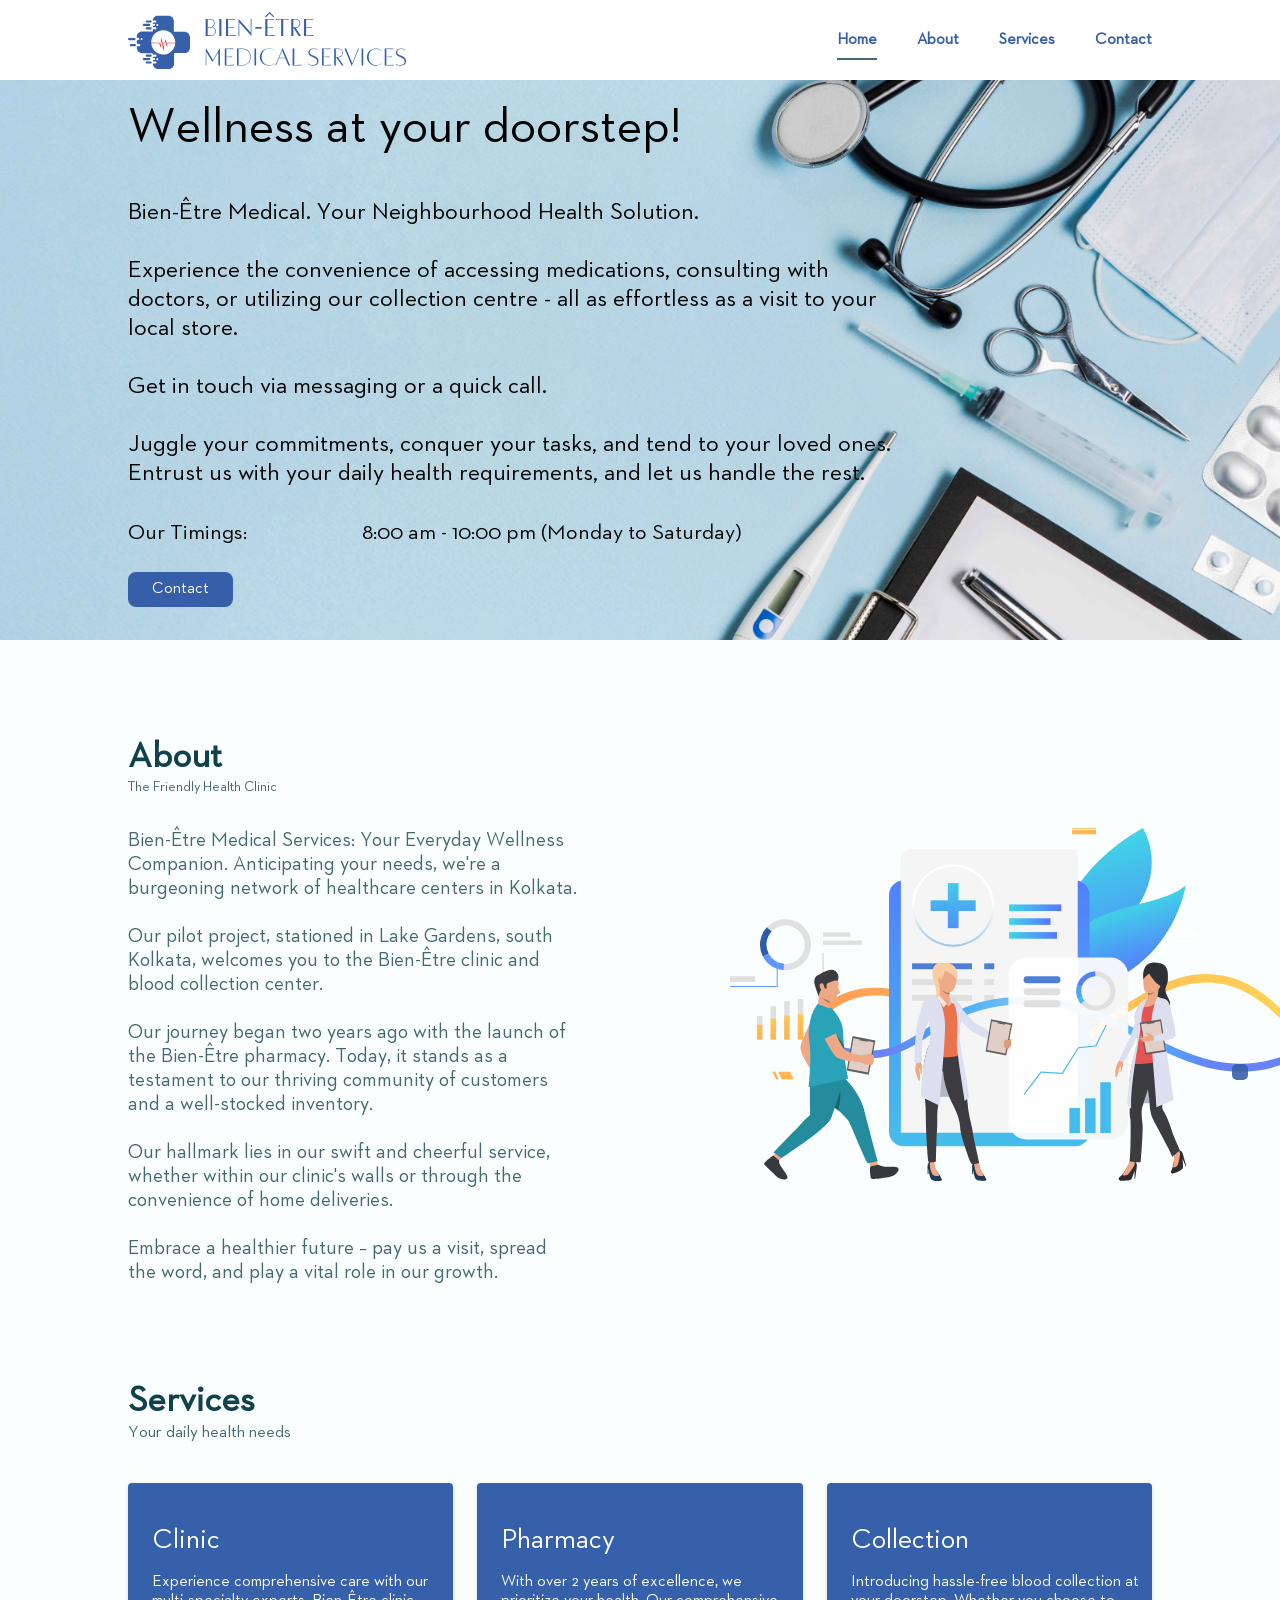
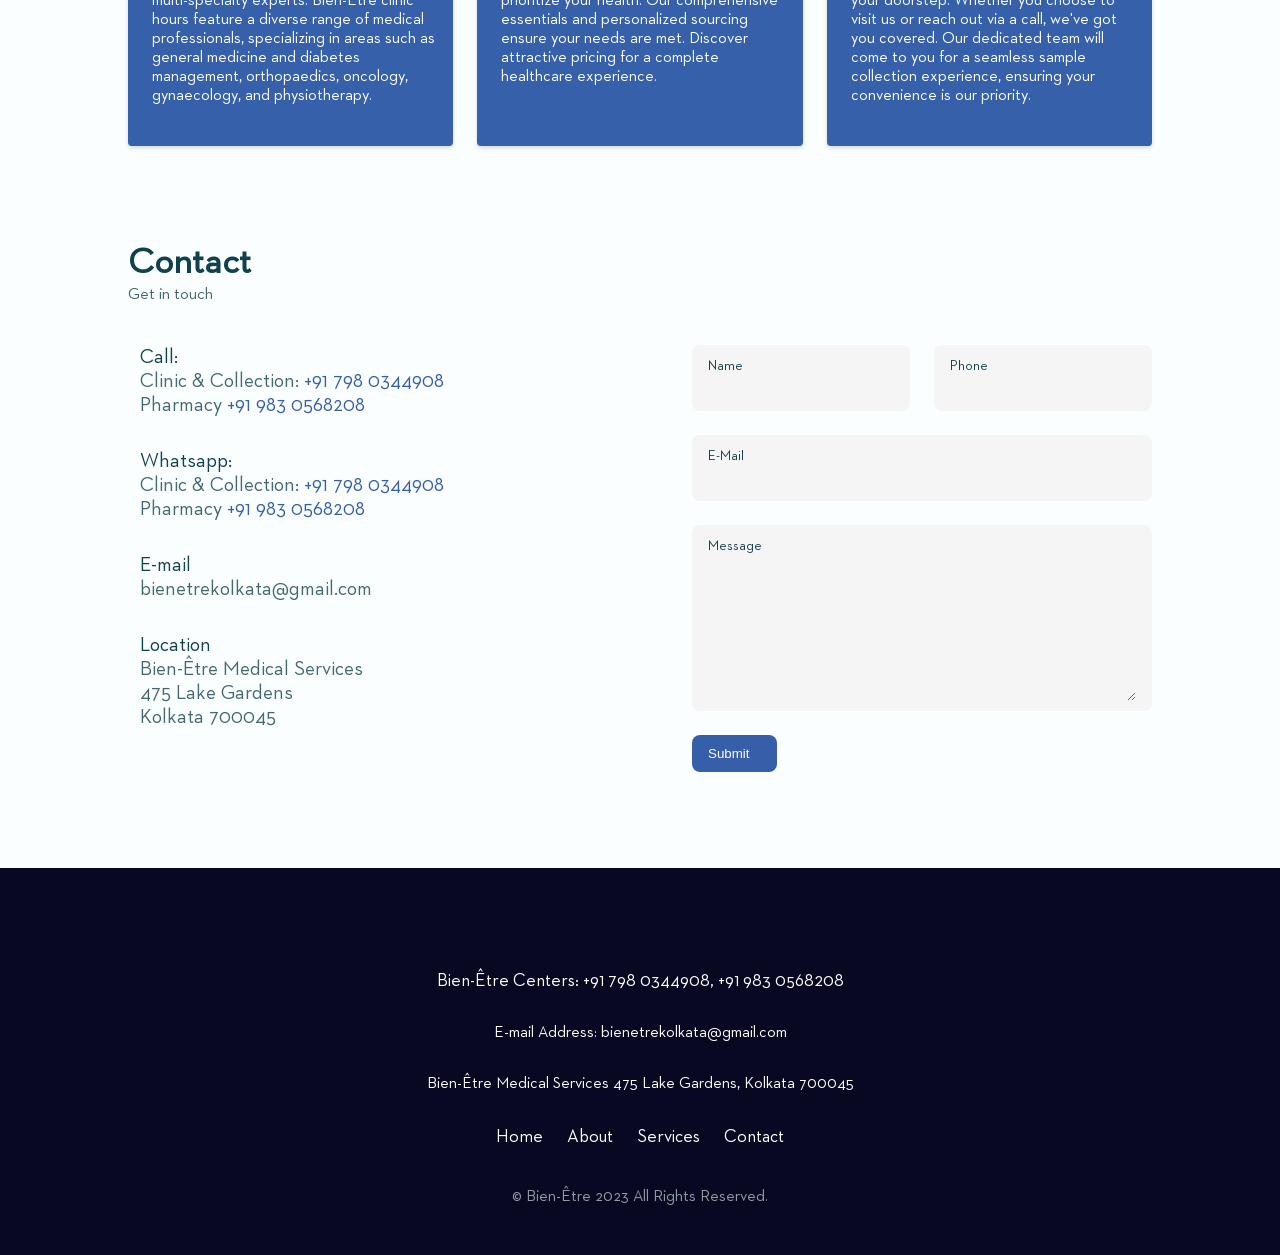
==== commit c83ff6c3: "chnages" ====
--- a/index.html
+++ b/index.html
@@ -383,6 +383,7 @@
 
                     <ul class="footer__links">
                         <li class="footer__text">Bien-Être Centers:
+                            <a href="tel:917980344908" class="footer__link">+91 798 0344908</a>,
                             <a href="tel:919830568208" class="footer__link">+91 983 0568208</a>
                         </li>
                     </ul>
--- a/assets/css/styles.css
+++ b/assets/css/styles.css
@@ -882,9 +882,10 @@
 
 .collection_table::-webkit-scrollbar {
   width: 0.2rem;
-  background-color: var(--scroll-bar-color);
+  background-color: transparent;
 }
 
 .collection_table::-webkit-scrollbar-thumb {
   background-color: var(--scroll-thumb-color);
-}
+  border-radius: 25px;
+}
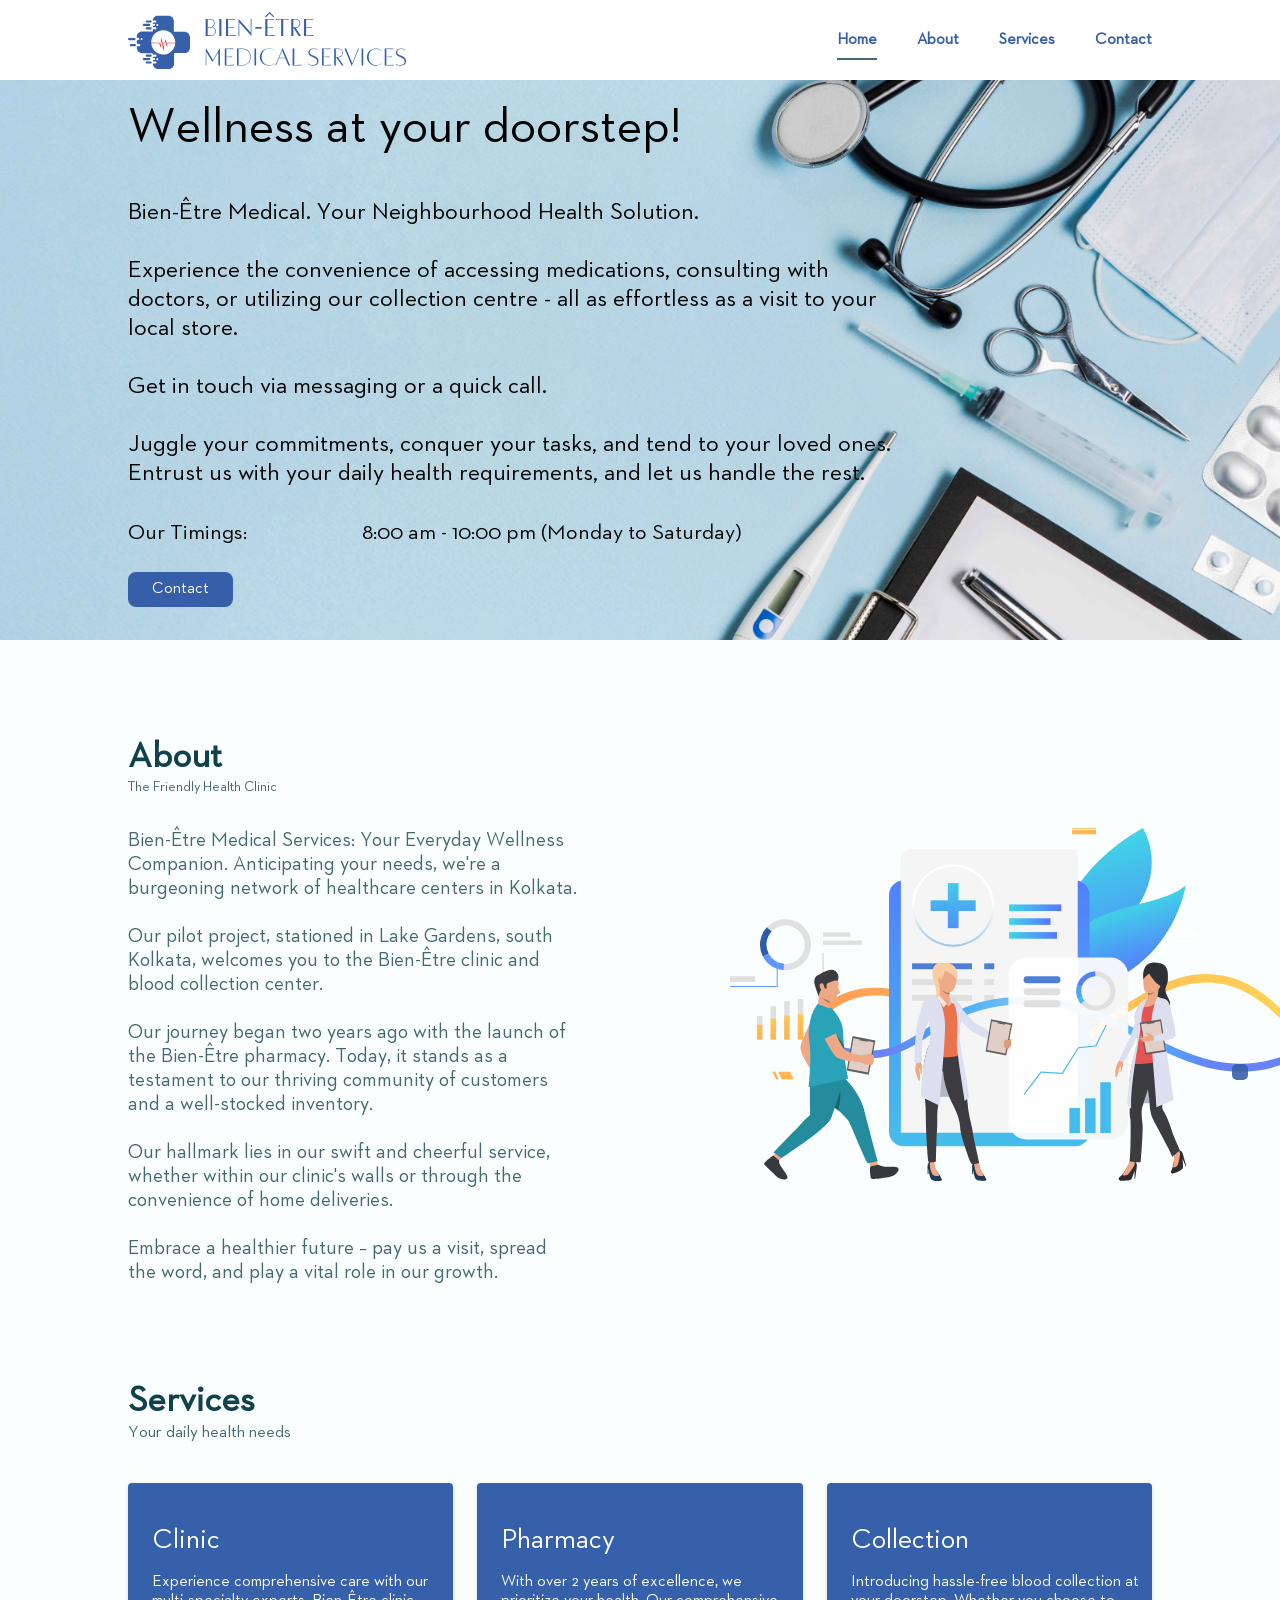
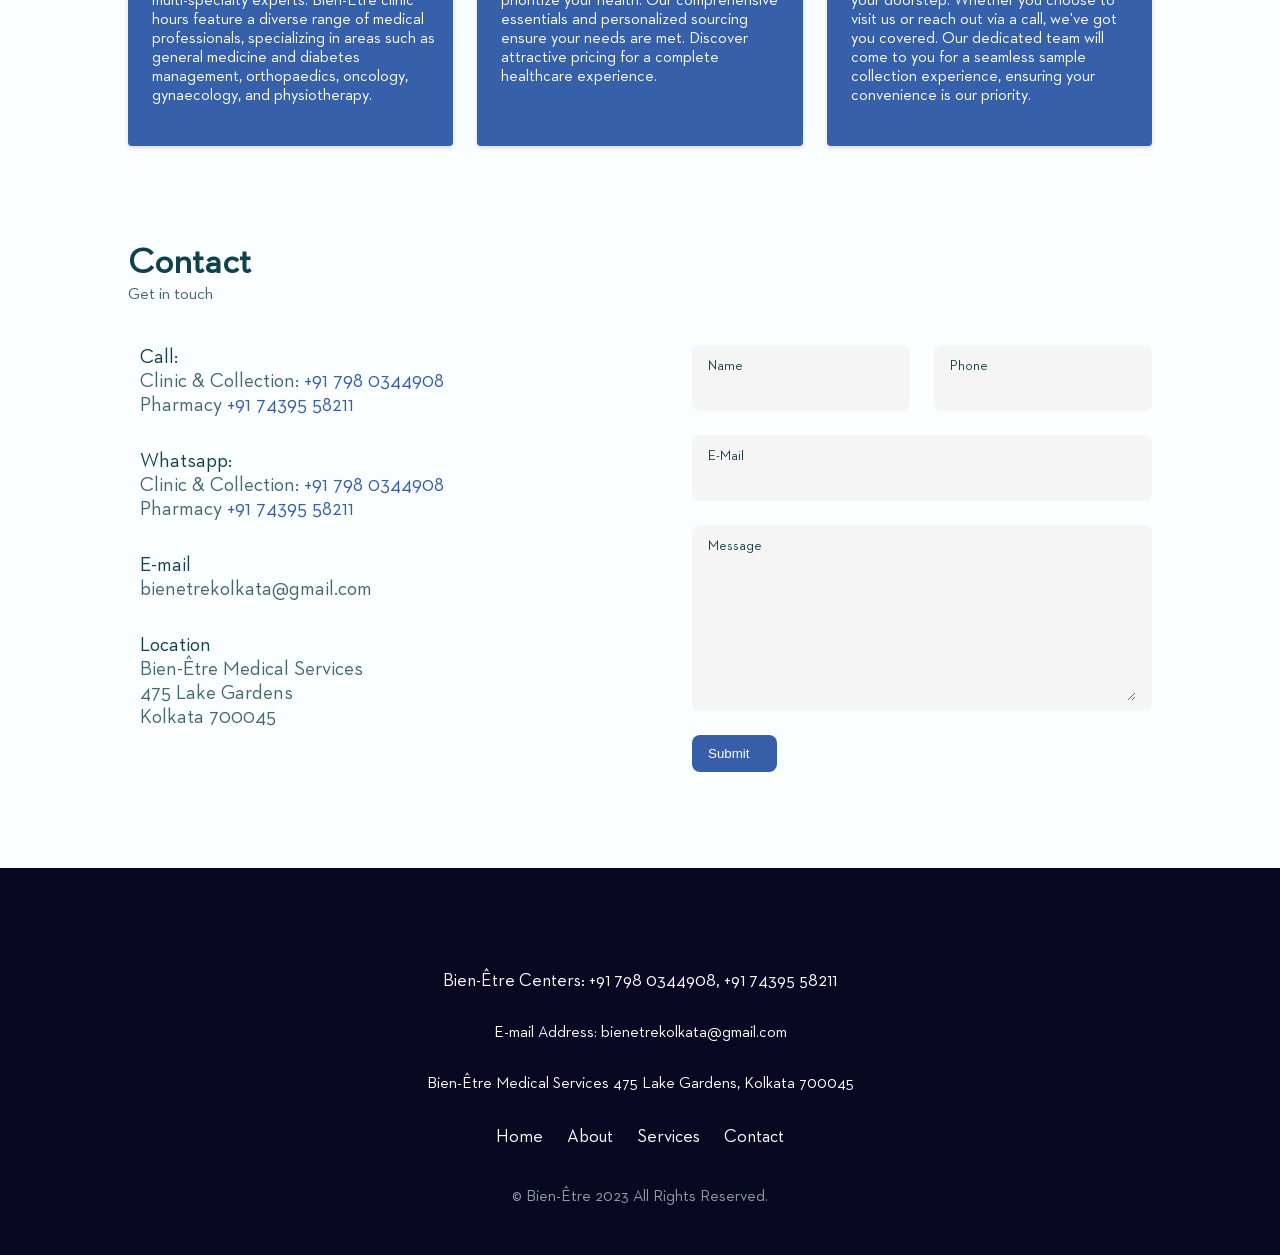
==== commit 8d8662c1: "phone changess" ====
--- a/index.html
+++ b/index.html
@@ -290,8 +290,7 @@
                         <div>
                             <h3 class="contact__title">Call: </h3>
                             <span class="contact__subtitle">Clinic & Collection: <a href="tel:+917980344908">+91 798
-                                    0344908</a><br> Pharmacy <a href="tel:+919830568208">+91 983
-                                    0568208</a></span>
+                                    0344908</a><br> Pharmacy <a href="tel:+917439558211">+91 74395 58211</a></span>
                         </div>
                     </div>
 
@@ -302,8 +301,9 @@
                             <span class="contact__subtitle">Clinic & Collection: <a
                                     href="https://api.whatsapp.com/send?phone=917980344908">+91
                                     798
-                                    0344908</a><br> Pharmacy <a href="https://api.whatsapp.com/send?phone=919830568208">
-                                    +91 983 0568208</a></span>
+                                    0344908</a><br> Pharmacy <a
+                                    href="https://api.whatsapp.com/send?phone=9174395582118">
+                                    +91 74395 58211</a></span>
                         </div>
                     </div>
 
@@ -379,12 +379,10 @@
                         </a>
                     </div>
 
-
-
                     <ul class="footer__links">
                         <li class="footer__text">Bien-Être Centers:
-                            <a href="tel:917980344908" class="footer__link">+91 798 0344908</a>,
-                            <a href="tel:919830568208" class="footer__link">+91 983 0568208</a>
+                            <a href="tel:+917980344908" class="footer__link">+91 798 0344908</a>,
+                            <a href="tel:+917439558211" class="footer__link">+91 74395 58211</a>
                         </li>
                     </ul>
                     <div class="email__alt">E-mail Address:
--- a/assets/css/styles.css
+++ b/assets/css/styles.css
@@ -779,6 +779,12 @@
   .nav__logo {
     width: 220px;
   }
+  .home__data-title {
+    font-size: 1.7rem;
+  }
+  .home__data-subtitle {
+    font-size: 1.2rem;
+  }
   .home__container {
     padding-top: 2rem;
   }
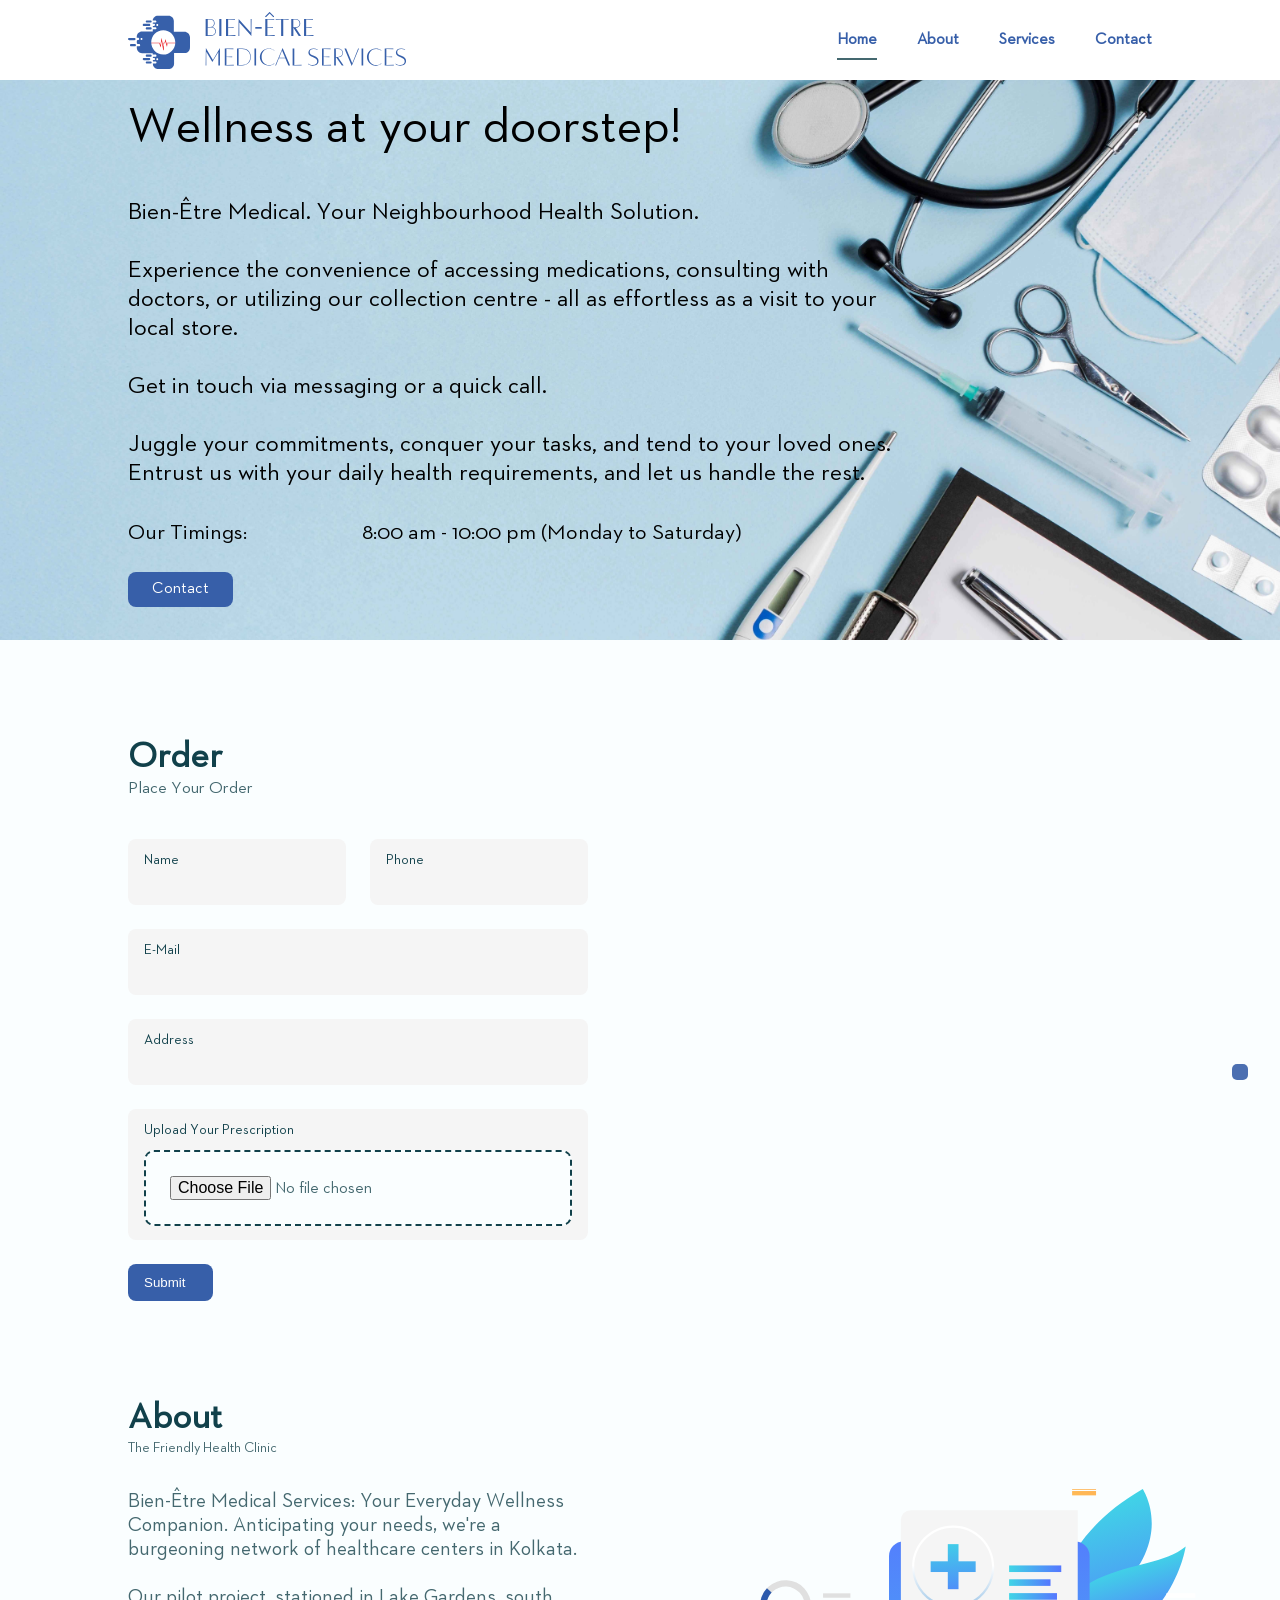
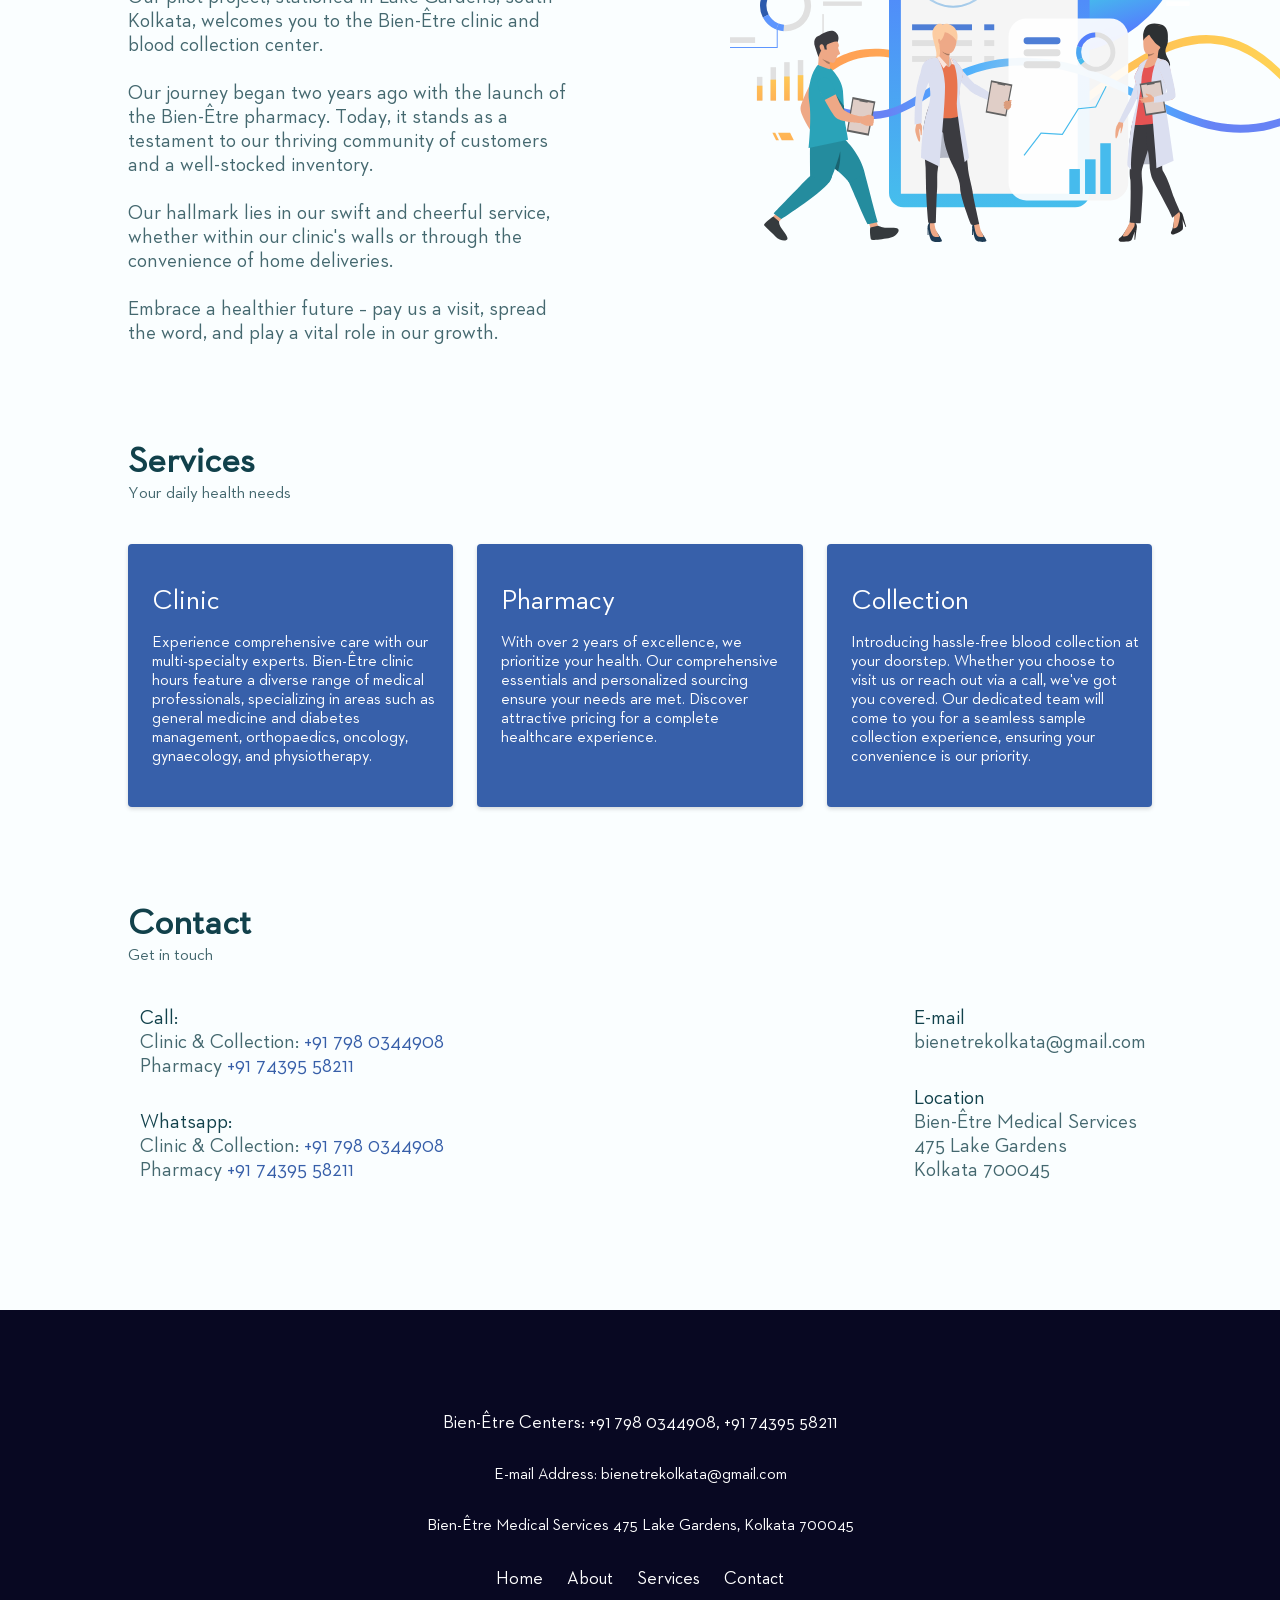
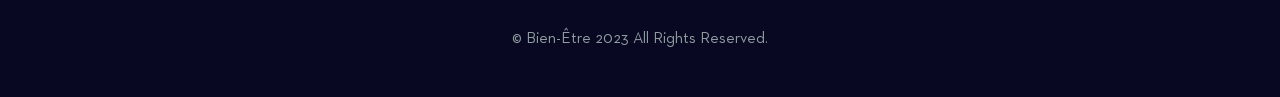
==== commit a602f34d: "changes" ====
--- a/index.html
+++ b/index.html
@@ -81,6 +81,69 @@
             </div>
 
         </section>
+
+        <!--==================== PLACE ORDER ====================-->
+        <section class="contact section container" id="contact">
+            <h2 class="section__title">Order</h2>
+            <span class="section__subtitle">Place Your Order</span>
+
+            <div class="contact__container container grid">
+                <div>
+                    <form action="" method="POST" enctype="multipart/form-data" data-netlify="true"
+                        class="contact__form grid" name="Customer_query" netlify-honeypot="bot-field">
+                        <div class="contact__inputs grid">
+                            <p class="hidden">
+                                <label>
+                                    Don’t fill this out if you’re human: <input name="bot-field" />
+                                </label>
+                            </p>
+                            <div class="contact__content">
+                                <lable class="contact__lable">Name</lable>
+                                <input type="text" class="contact__input" name="name">
+                            </div>
+                            <div class="contact__content">
+                                <lable class="contact__lable">Phone</lable>
+                                <input type="phone" class="contact__input" name="phone">
+                            </div>
+                        </div>
+                        <div class="contact__content">
+                            <lable class="contact__lable">E-Mail</lable>
+                            <input type="text" class="contact__input" name="E-mail">
+                        </div>
+                        <div class="contact__content">
+                            <lable class="contact__lable">Address</lable>
+                            <input type="text" class="contact__input" name="Address">
+                        </div>
+                        <div class="contact__content">
+                            <lable class="contact__lable">Upload Your Prescription</lable>
+                            <input class="presc-upload" name="file" type="file" accept="image/png, image/jpeg"
+                                onchange="validateFileSize(this)" />
+                            <p id="file-size-error" style="color: red; display: none;">File size exceeds 200KB limit.
+                            </p>
+                            <script>
+                                function validateFileSize(input) {
+                                    const file = input.files[0];
+                                    if (file.size > 200 * 1024) {
+                                        document.getElementById('file-size-error').style.display = 'block';
+                                        input.value = '';
+                                    } else {
+                                        document.getElementById('file-size-error').style.display = 'none';
+                                    }
+                                }
+                            </script>
+                        </div>
+                        <div>
+                            <button type="submit" class="button button--flex send-button">
+                                Submit
+                                <i class="uil uil-message button__icon"></i>
+                            </button>
+                        </div>
+                    </form>
+                </div>
+            </div>
+        </section>
+
+
         <!--==================== ABOUT ====================-->
         <section class="about section" id="about">
             <div class="container about__container">
@@ -131,10 +194,10 @@
                         <div class="text">Clinic</div>
                         <ul class="clinic-table">
                             <li>General Medicine</li>
-                            <li>Blood Sugar</li>
-                            <li>Orthopaedics</li>
-                            <li>Gynaecology</li>
+                            <li>Psychiatry</li>
+                            <li>Clinical Psychology</li>
                             <li>Physiotherapy</li>
+                            <li>Call: <a href="tel:+917980344908">+91 7980344908</a></li>
                         </ul>
                         <!-- <div class="coming_soon">Coming Soon!</div> -->
                     </div>
@@ -151,7 +214,10 @@
                     <div class="overlay">
                         <i class="uil uit-shield-plus over_icon"></i>
                         <div class="text">Pharmacy</div>
-                        <div class="services__description-overlay">For more details Contact or Visit Bien-Être Centers
+                        <div class="services__description-overlay">GENUINE MEDICINES <br>
+                            UPTO 20% OFF <br>
+                            FREE HOME DELIVERY <br>
+                            Call: <a href="tel:+917439558211">+91 7439558211</a>
                         </div>
                     </div>
                 </div>
@@ -306,7 +372,8 @@
                                     +91 74395 58211</a></span>
                         </div>
                     </div>
-
+                </div>
+                <div>
                     <div class="contact__information">
                         <i class="uil uil-envelope-alt contact__icon"></i>
                         <div>
@@ -323,34 +390,6 @@
                                 700045</span>
                         </div>
                     </div>
-                </div>
-                <div>
-                    <form action="" method="POST" data-netlify="true" class="contact__form grid" name="Customer_query">
-                        <div class="contact__inputs grid">
-                            <div class="contact__content">
-                                <lable class="contact__lable">Name</lable>
-                                <input type="text" class="contact__input" name="name">
-                            </div>
-                            <div class="contact__content">
-                                <lable class="contact__lable">Phone</lable>
-                                <input type="phone" class="contact__input" name="phone">
-                            </div>
-                        </div>
-                        <div class="contact__content">
-                            <lable class="contact__lable">E-Mail</lable>
-                            <input type="text" class="contact__input" name="E-mail">
-                        </div>
-                        <div class="contact__content">
-                            <lable class="contact__lable">Message</lable>
-                            <textarea name="message" id="message" cols="0" rows="7" class="contact__input"></textarea>
-                        </div>
-                        <div>
-                            <button type="submit" class="button button--flex send-button">
-                                Submit
-                                <i class="uil uil-message button__icon"></i>
-                            </button>
-                        </div>
-                    </form>
                 </div>
             </div>
         </section>
--- a/assets/css/styles.css
+++ b/assets/css/styles.css
@@ -895,3 +895,29 @@
   background-color: var(--scroll-thumb-color);
   border-radius: 25px;
 }
+
+.presc-upload {
+  padding: 10px 0;
+}
+
+.presc-upload {
+  margin: 10px 0;
+  padding: 1.5rem;
+  border: 2px dashed var(--title-color);
+  border-radius: 10px;
+  background-color: var(--body-color);
+  transition: background-color 0.3s ease;
+  width: 100%;
+}
+
+.presc-upload:hover {
+  background-color: var(--scroll-bar-color);
+}
+
+.order-img {
+  width: 600px !important;
+}
+
+.hidden {
+  display: none;
+}
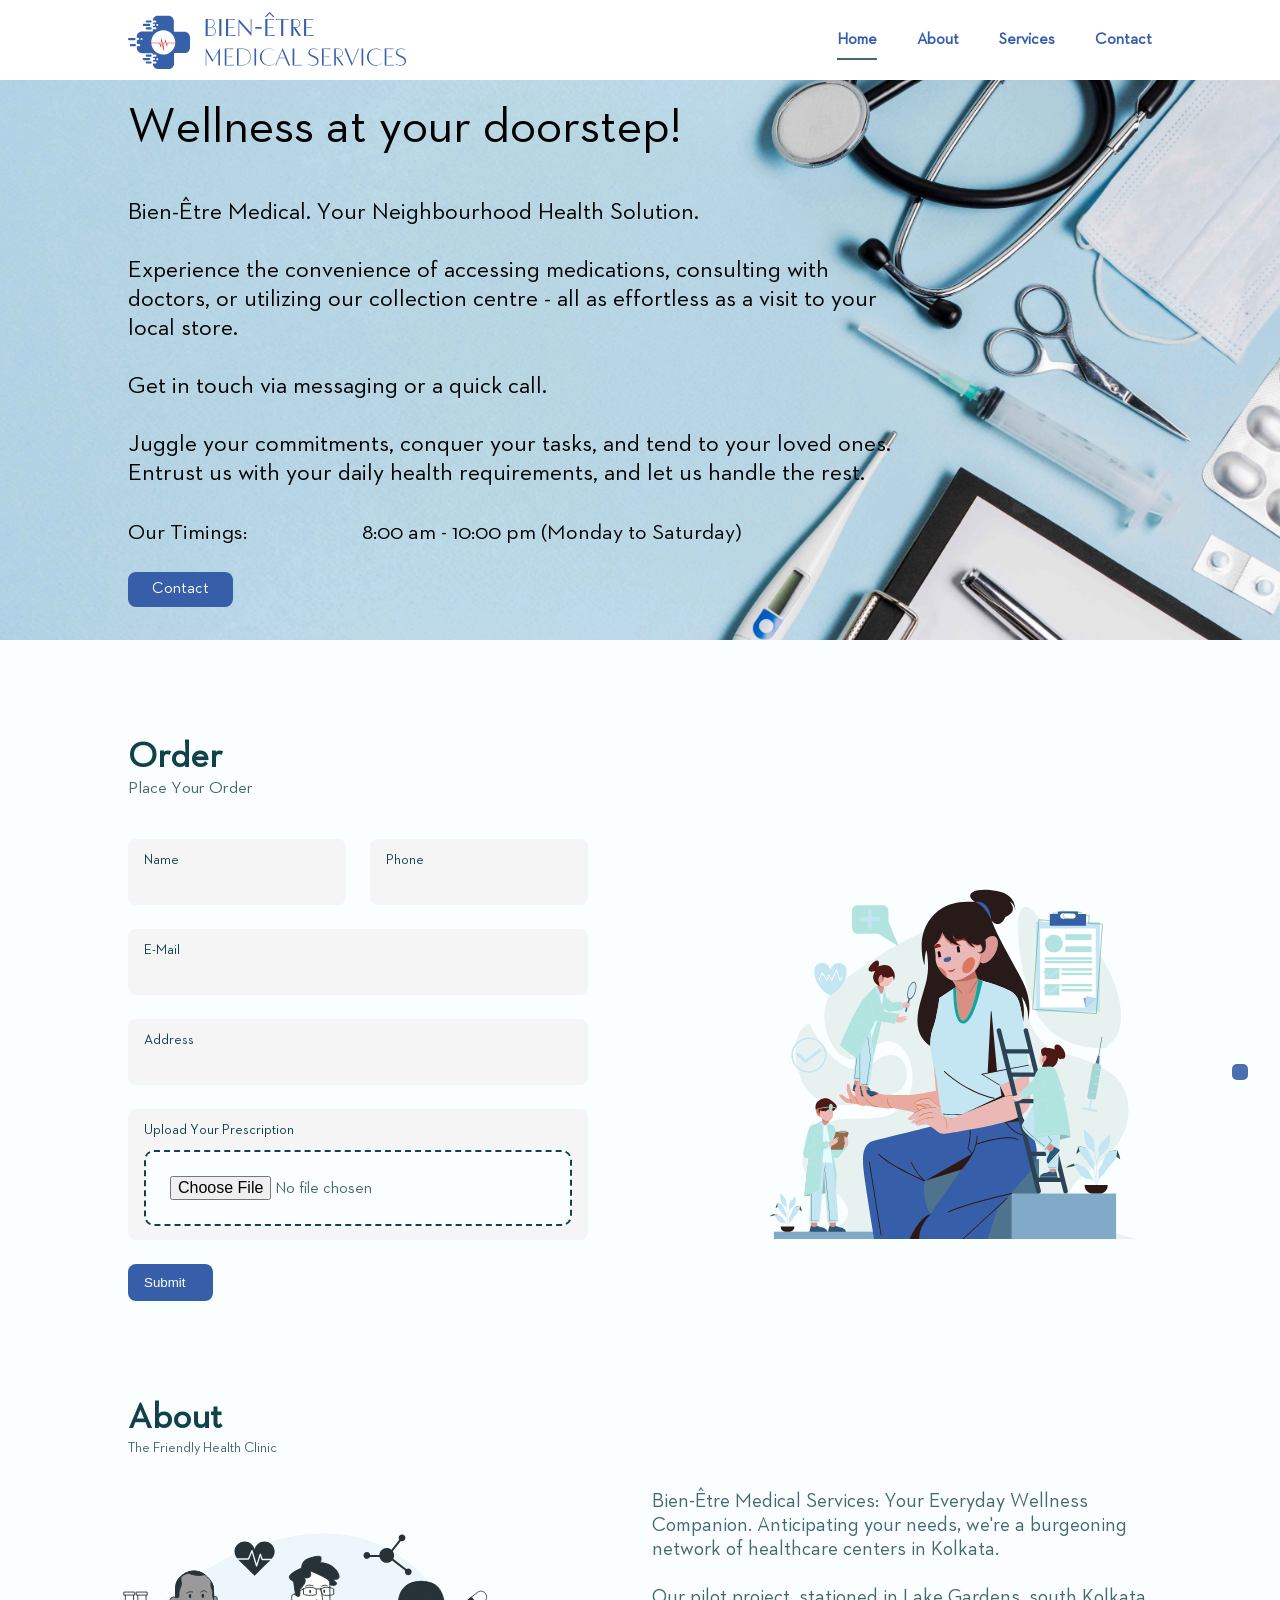
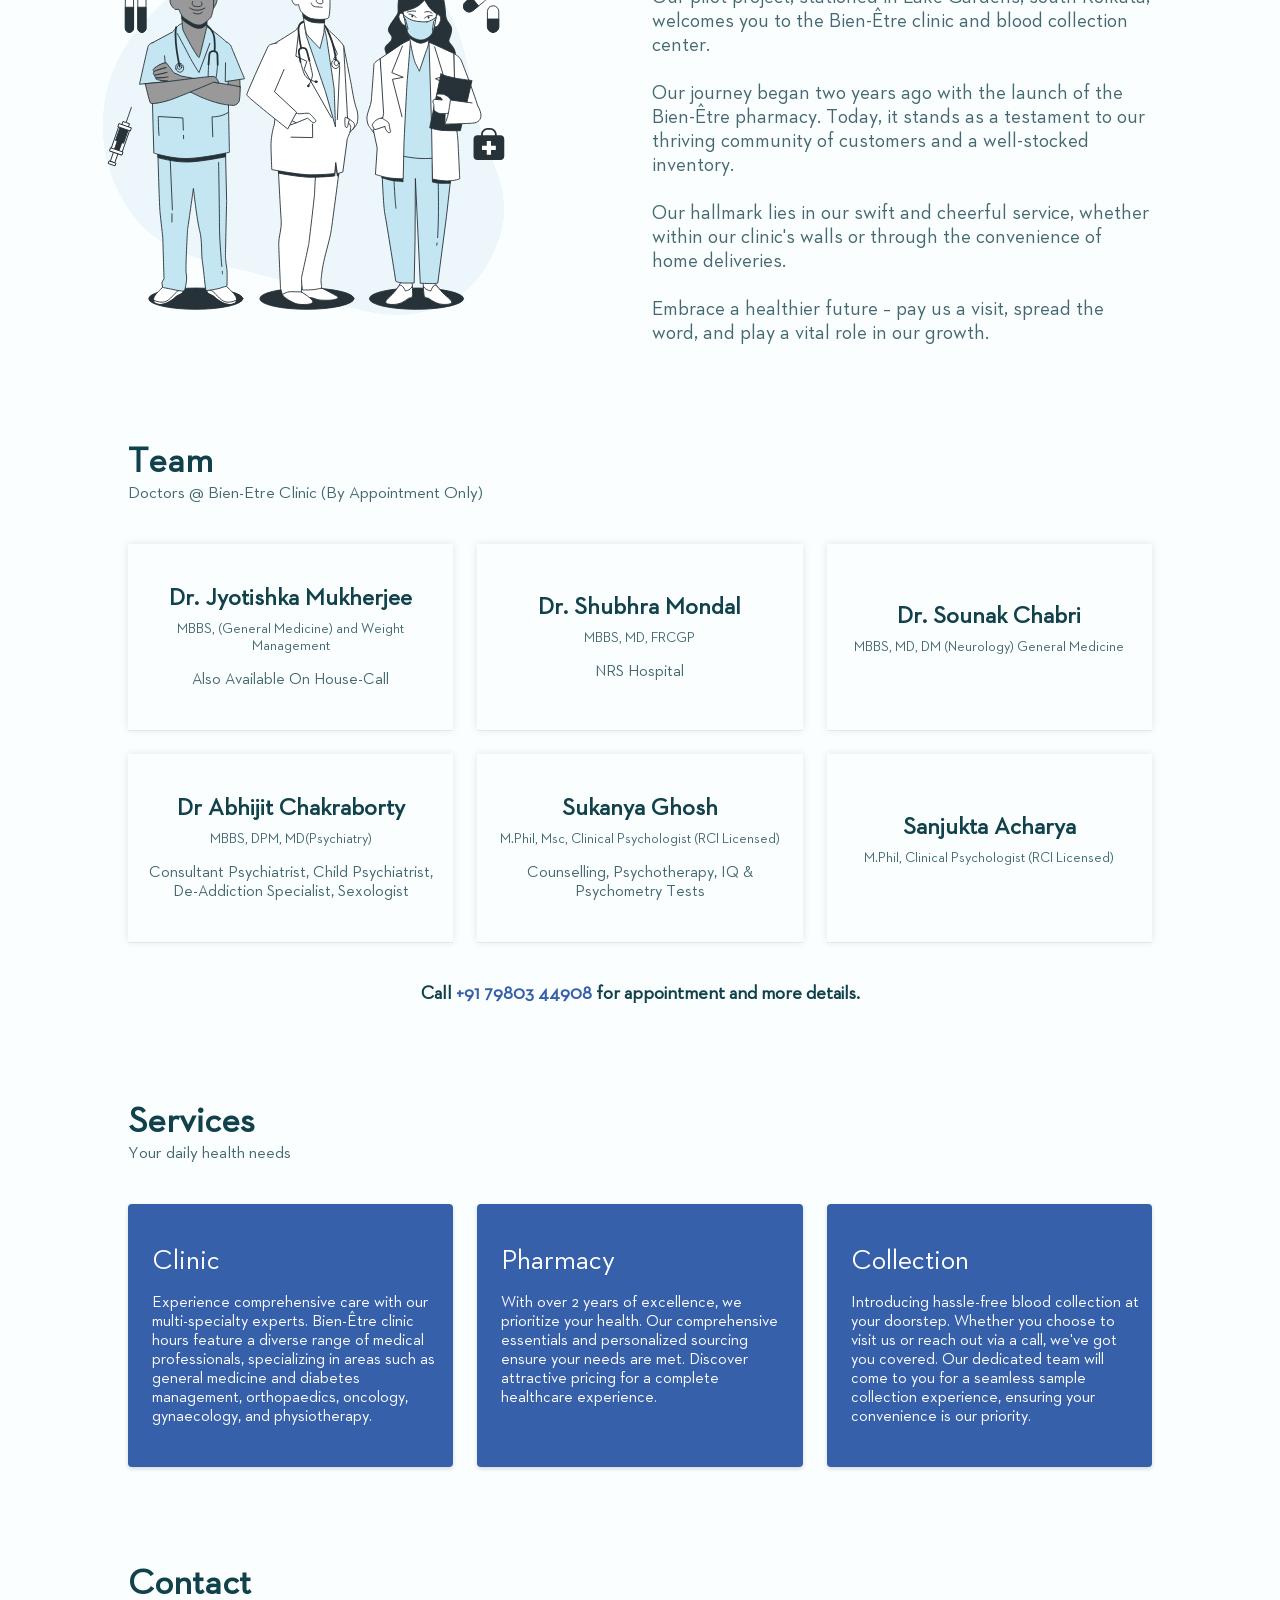
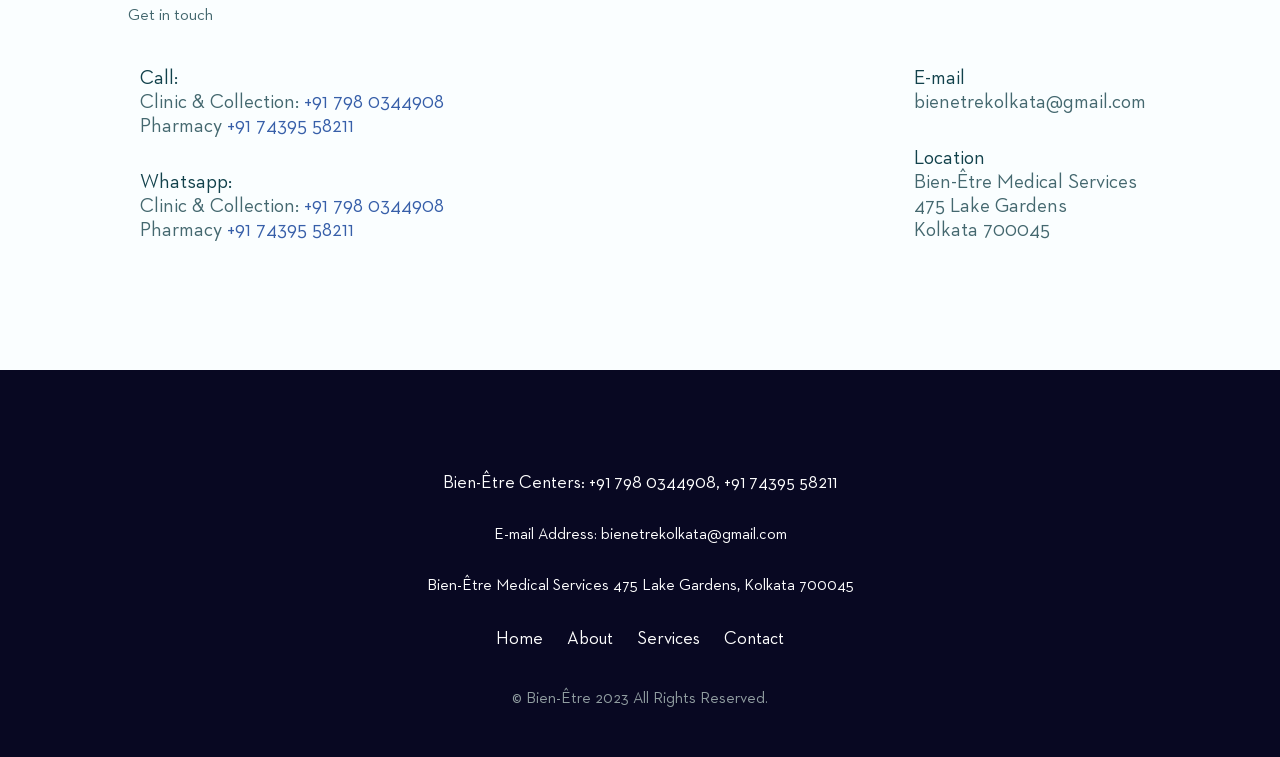
==== commit 4c66d918: "doctors" ====
--- a/index.html
+++ b/index.html
@@ -11,6 +11,7 @@
     <!--=============== CSS ===============-->
     <link rel="stylesheet" href="assets/css/styles.css">
     <link rel="stylesheet" href="assets/css/swiper-bundle.min.css">
+    <link rel="stylesheet" href="https://cdn.jsdelivr.net/npm/swiper@11/swiper-bundle.min.css" />
     <link rel="icon" href="/assets/img/favicon.svg">
     <meta name="keywords"
         content="health, fitness, wellness, medicine, pharmacy, doctor clinic, blood collection, medicine store, diagnostic sample collection centre, pathlab, home sample collection, bien être, Health Kolkata, Health care Kolkata, Health Lake Gardens, Medical Kolkata, Medical Lake Gardens, Health clinic Lake Gardens, Pharmacy Lake Gardens, Doctors clinic LakeGardens, pharmacyKolkata, Top Pharmacies in Kolkata, Best Pharmacies in Kolkata, Best Pharmacies in India, Top Pharmacies in India.">
@@ -140,6 +141,9 @@
                         </div>
                     </form>
                 </div>
+                <div class="order-img">
+                    <img src="assets/img/order.svg" alt="Order Img" class="contact__img">
+                </div>
             </div>
         </section>
 
@@ -150,6 +154,7 @@
                 <h1 class="section__title-about">About</h1>
                 <span class="section__subtitle-about">The Friendly Health Clinic</span>
                 <div class="about__watermark about__content grid">
+                    <div class="about__img"><img src="./assets/img/about.svg" alt="About Img"></div>
                     <div class="about__data">
                         <p>Bien-Être Medical Services: Your Everyday Wellness Companion. Anticipating your needs, we're
                             a burgeoning network of healthcare centers in Kolkata. <br> <br>
@@ -164,8 +169,90 @@
                             growth.
                         </p>
                     </div>
-                    <div class="about__img"><img src="./assets/img/about.svg" alt="About Img"></div>
-                </div>
+                </div>
+            </div>
+        </section>
+
+        <!--==================== Team ====================-->
+        <section class="services container section" id="services">
+            <div class="">
+                <h1 class="section__title">Team</h1>
+                <span class="section__subtitle">Doctors @ Bien-Etre Clinic (By Appointment Only)</span>
+            </div>
+            <div class="team__container container grid">
+                <div class="team__content">
+                    <div>
+                        <h3 class="team__title">Dr. Jyotishka Mukherjee</h3>
+                        <p class="team__description">MBBS, (General Medicine) and Weight Management</p>
+                        <!-- Notes -->
+                        <div class="team__notes">
+                            <ul>
+                                <li>
+                                    Also Available On House-Call
+                                </li>
+                            </ul>
+                        </div>
+                    </div>
+                </div>
+                <div class="team__content">
+                    <div>
+                        <h3 class="team__title">Dr. Shubhra Mondal</h3>
+                        <p class="team__description">MBBS, MD, FRCGP</p>
+                        <div class="team__notes">
+                            <ul>
+                                <li>
+                                    NRS Hospital
+                                </li>
+                            </ul>
+                        </div>
+                    </div>
+                </div>
+                <div class="team__content">
+                    <div>
+                        <h3 class="team__title">Dr. Sounak Chabri</h3>
+                        <p class="team__description">MBBS, MD, DM (Neurology) General Medicine</p>
+                    </div>
+                </div>
+                <div class="team__content">
+                    <div>
+                        <h3 class="team__title">Dr Abhijit Chakraborty</h3>
+                        <p class="team__description">MBBS, DPM, MD(Psychiatry)</p>
+                        <div class="team__notes">
+                            <ul>
+                                <li>
+                                    Consultant Psychiatrist, Child Psychiatrist, De-Addiction Specialist, Sexologist
+                                </li>
+                            </ul>
+                        </div>
+                    </div>
+                </div>
+                <div class="team__content">
+                    <div>
+                        <h3 class="team__title">Sukanya Ghosh</h3>
+                        <p class="team__description">M.Phil, Msc, Clinical Psychologist (RCI Licensed)</p>
+                        <div class="team__notes">
+                            <ul>
+                                <li>
+                                    Counselling, Psychotherapy, IQ &amp; Psychometry Tests
+                                </li>
+                            </ul>
+                        </div>
+                    </div>
+                </div>
+                <div class="team__content">
+                    <div>
+                        <h3 class="team__title">Sanjukta Acharya</h3>
+                        <p class="team__description">M.Phil, Clinical Psychologist (RCI Licensed)</p>
+                    </div>
+                </div>
+            </div>
+            <div class="team__contact">
+                <h3 class="team__contact-title">
+                    <i class="uil uil-phone team__contact-icon"></i>
+                    Call <a href="tel:+917980344908">
+                        +91 79803 44908
+                    </a> for appointment and more details.
+                </h3>
             </div>
         </section>
         <!--==================== SERVICES ====================-->
@@ -344,6 +431,8 @@
                 </div>
         </section>
 
+
+
         <!--==================== CONTACT ====================-->
         <section class="contact section container" id="contact">
             <h2 class="section__title">Contact</h2>
--- a/assets/css/styles.css
+++ b/assets/css/styles.css
@@ -439,8 +439,8 @@
   font-size: large;
 }
 .about__img {
-  width: 550px;
-  transform: translateX(8rem);
+  width: 450px;
+  transform: translateX(-3rem);
 }
 
 /*==================== SERVICES ====================*/
@@ -914,10 +914,46 @@
   background-color: var(--scroll-bar-color);
 }
 
-.order-img {
-  width: 600px !important;
+.order-img img {
+  width: 400px;
+  max-width: 600px;
 }
 
 .hidden {
   display: none;
 }
+
+.team__container {
+  gap: 1.5rem;
+  grid-template-columns: repeat(3, 1fr);
+}
+
+.team__content {
+  padding: 2.5rem 1rem;
+  text-align: center;
+  display: flex;
+  justify-content: center;
+  align-items: center;
+
+  box-shadow: rgba(17, 17, 26, 0.05) 0px 1px 0px,
+    rgba(17, 17, 26, 0.1) 0px 0px 8px;
+}
+
+.team__title {
+  font-size: 1.5rem;
+  font-weight: var(--font-semi-bold);
+  margin-bottom: var(--mb-0-5);
+}
+
+.team__description {
+  font-size: var(--small-font-size);
+  margin-bottom: var(--mb-1);
+}
+
+.team__contact {
+  display: flex;
+  justify-content: center;
+  align-items: center;
+  column-gap: 0.5rem;
+  margin-top: var(--mb-2-5);
+}
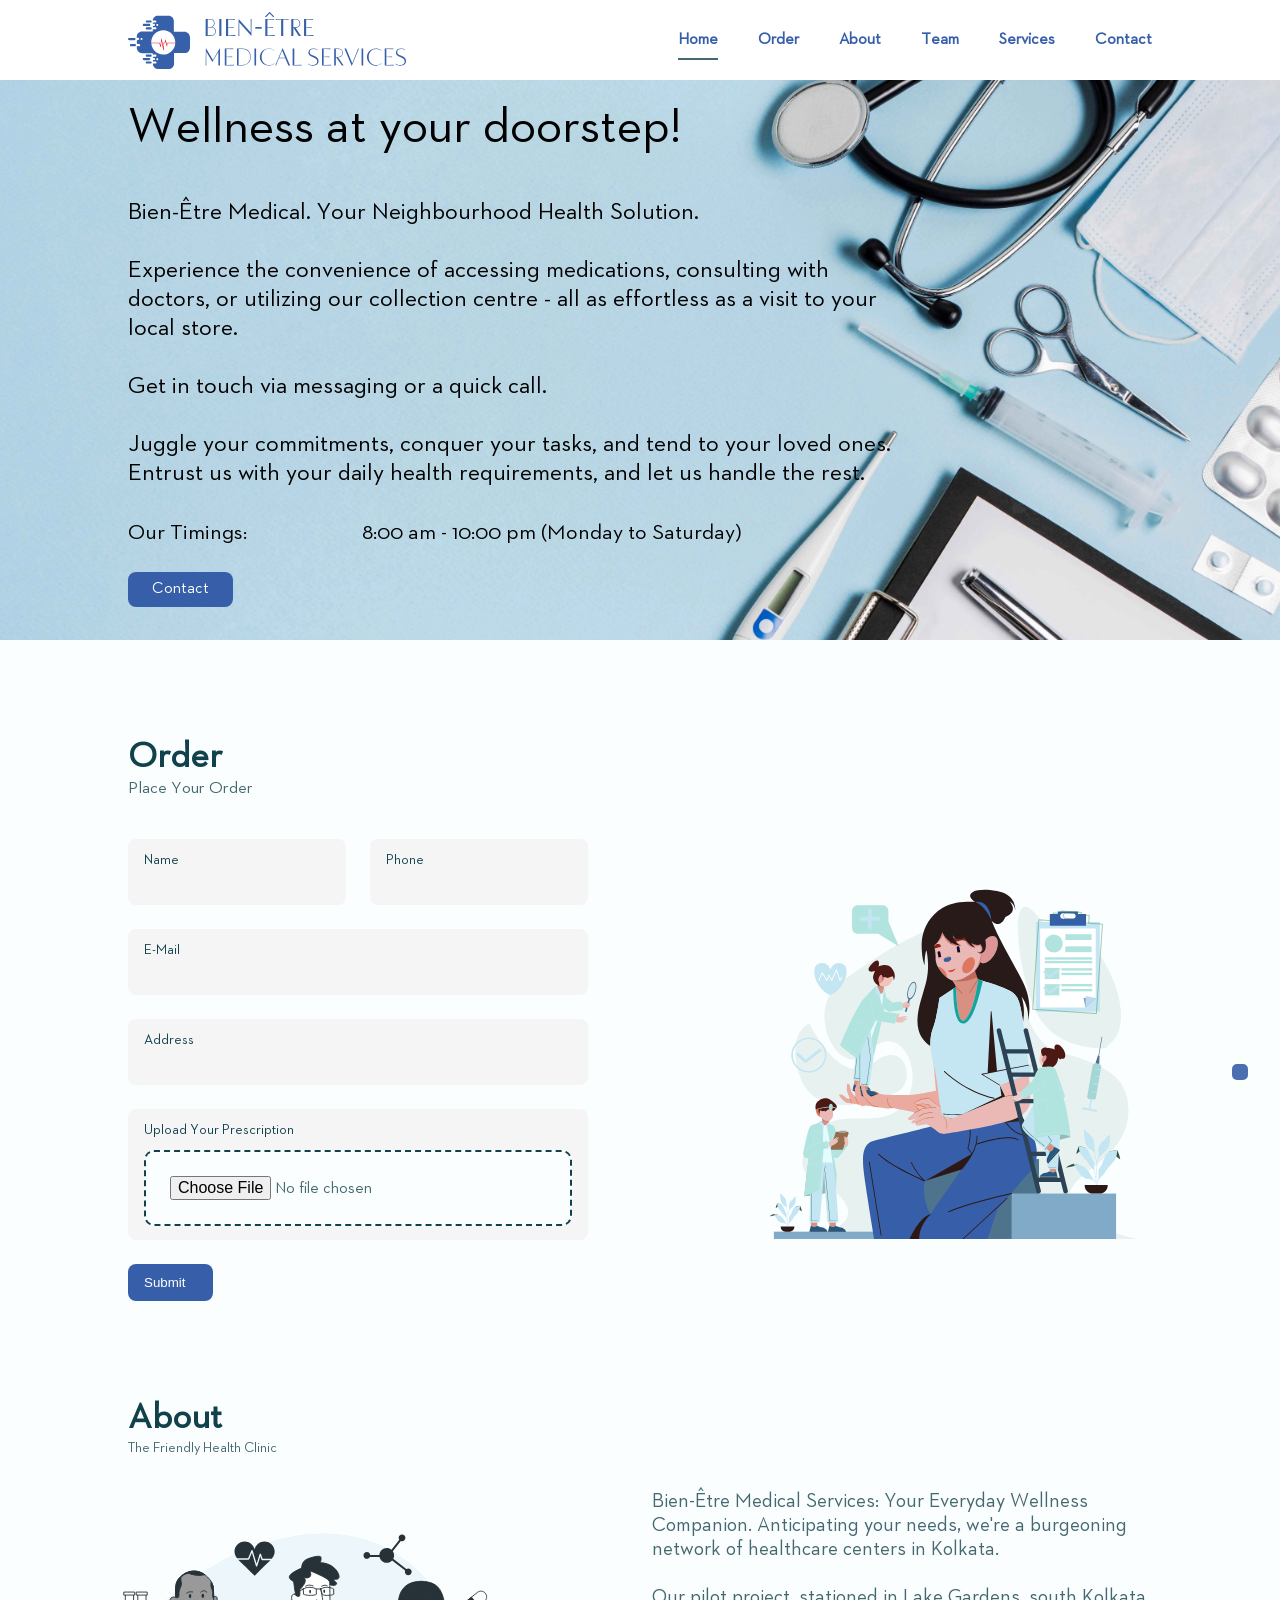
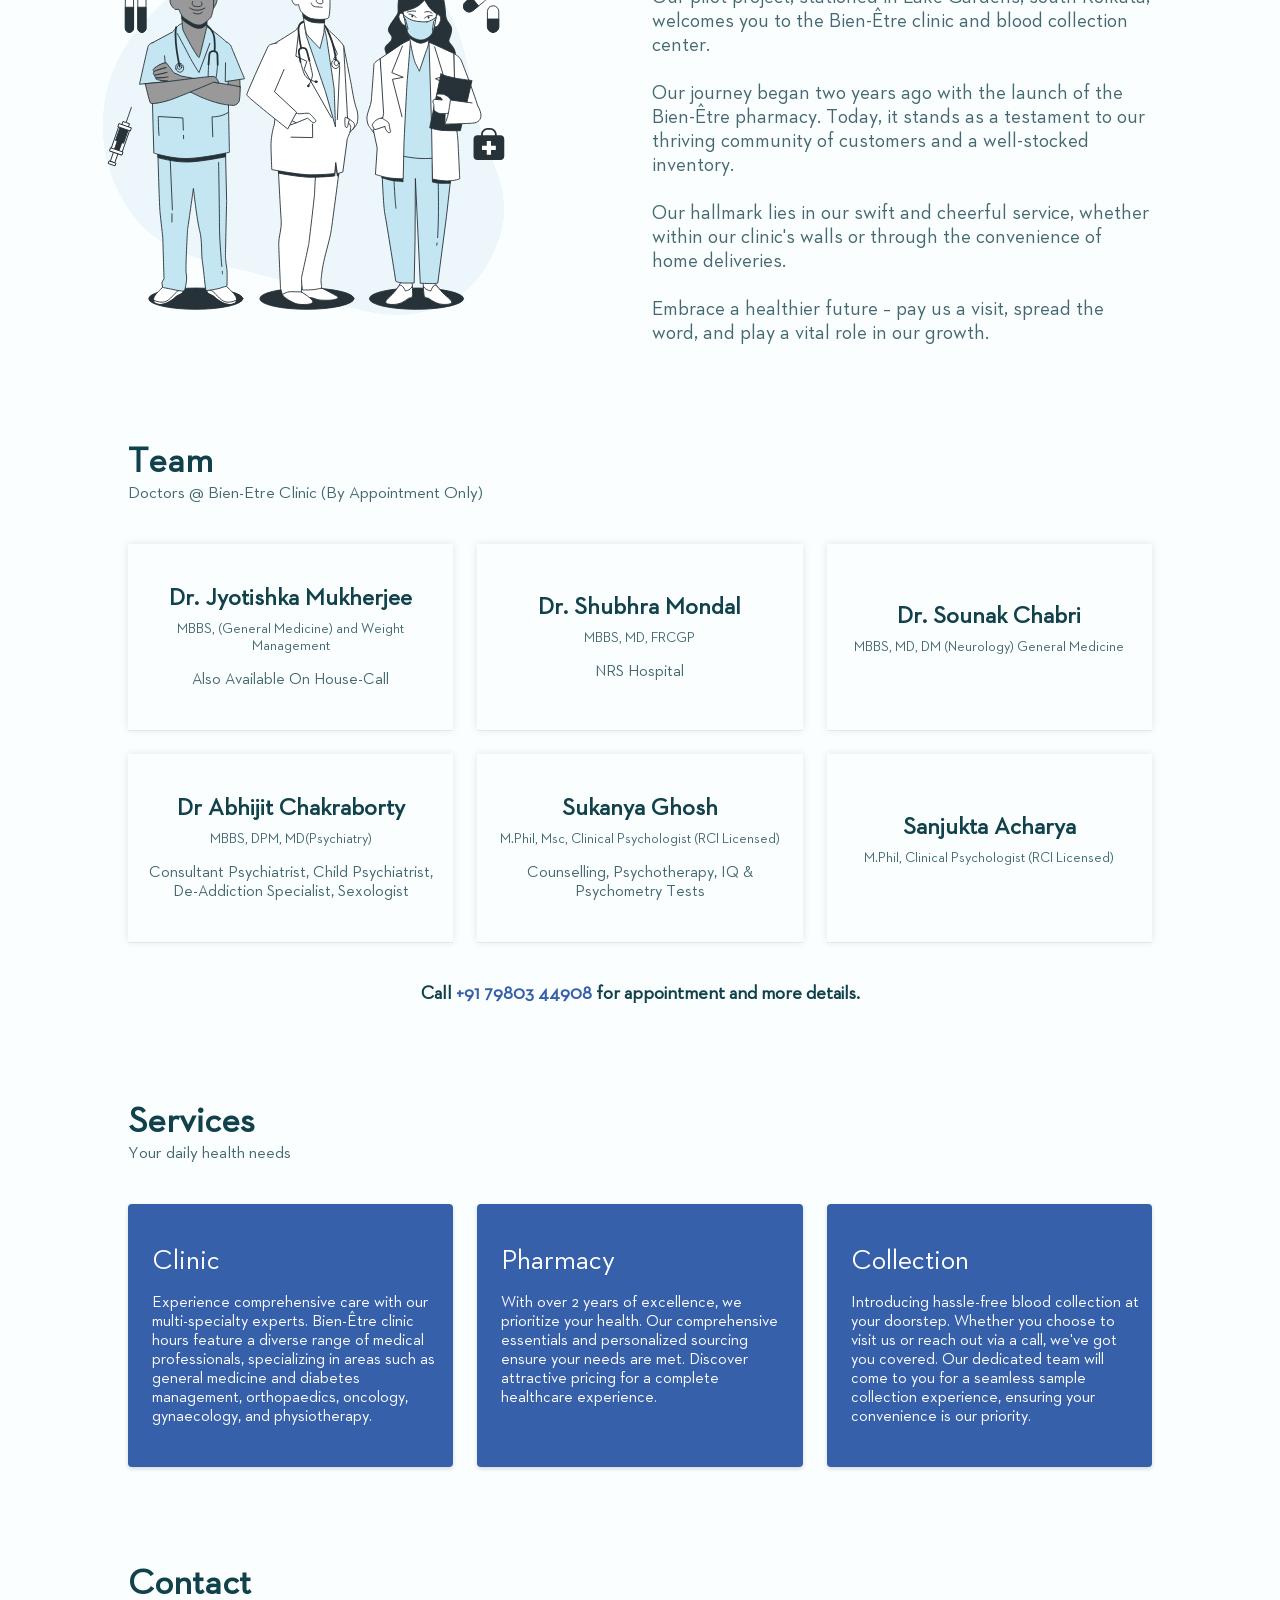
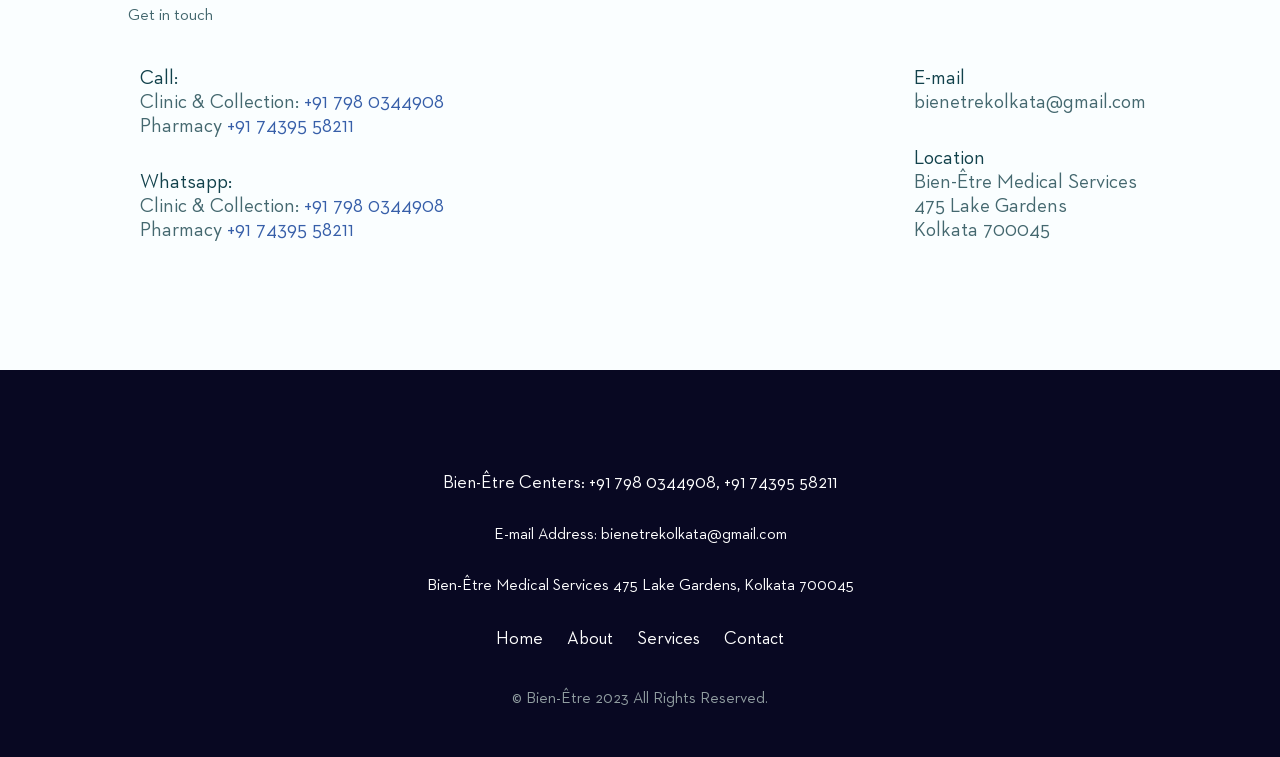
==== commit 619851a0: "success page and nav changes" ====
--- a/index.html
+++ b/index.html
@@ -32,7 +32,13 @@
                         <a href="#home" class="nav__link">Home</a>
                     </li>
                     <li class="nav__item">
+                        <a href="#order" class="nav__link">Order</a>
+                    </li>
+                    <li class="nav__item">
                         <a href="#about" class="nav__link">About</a>
+                    </li>
+                    <li class="nav__item">
+                        <a href="#team" class="nav__link">Team</a>
                     </li>
                     <li class="nav__item">
                         <a href="#services" class="nav__link">Services</a>
@@ -84,13 +90,13 @@
         </section>
 
         <!--==================== PLACE ORDER ====================-->
-        <section class="contact section container" id="contact">
+        <section class="contact section container" id="order">
             <h2 class="section__title">Order</h2>
             <span class="section__subtitle">Place Your Order</span>
 
             <div class="contact__container container grid">
                 <div>
-                    <form action="" method="POST" enctype="multipart/form-data" data-netlify="true"
+                    <form action="/pages/success" method="POST" enctype="multipart/form-data" data-netlify="true"
                         class="contact__form grid" name="Customer_query" netlify-honeypot="bot-field">
                         <div class="contact__inputs grid">
                             <p class="hidden">
@@ -174,7 +180,7 @@
         </section>
 
         <!--==================== Team ====================-->
-        <section class="services container section" id="services">
+        <section class="services container section" id="team">
             <div class="">
                 <h1 class="section__title">Team</h1>
                 <span class="section__subtitle">Doctors @ Bien-Etre Clinic (By Appointment Only)</span>
--- a/assets/css/styles.css
+++ b/assets/css/styles.css
@@ -710,6 +710,18 @@
     transform: translateX(3.3rem);
     width: 450px;
   }
+
+  .order-img img {
+    width: 320px !important;
+  }
+
+  .team__container {
+    grid-template-columns: 1fr !important;
+  }
+
+  .team__contact {
+    text-align: center;
+  }
   .timings {
     display: none;
   }
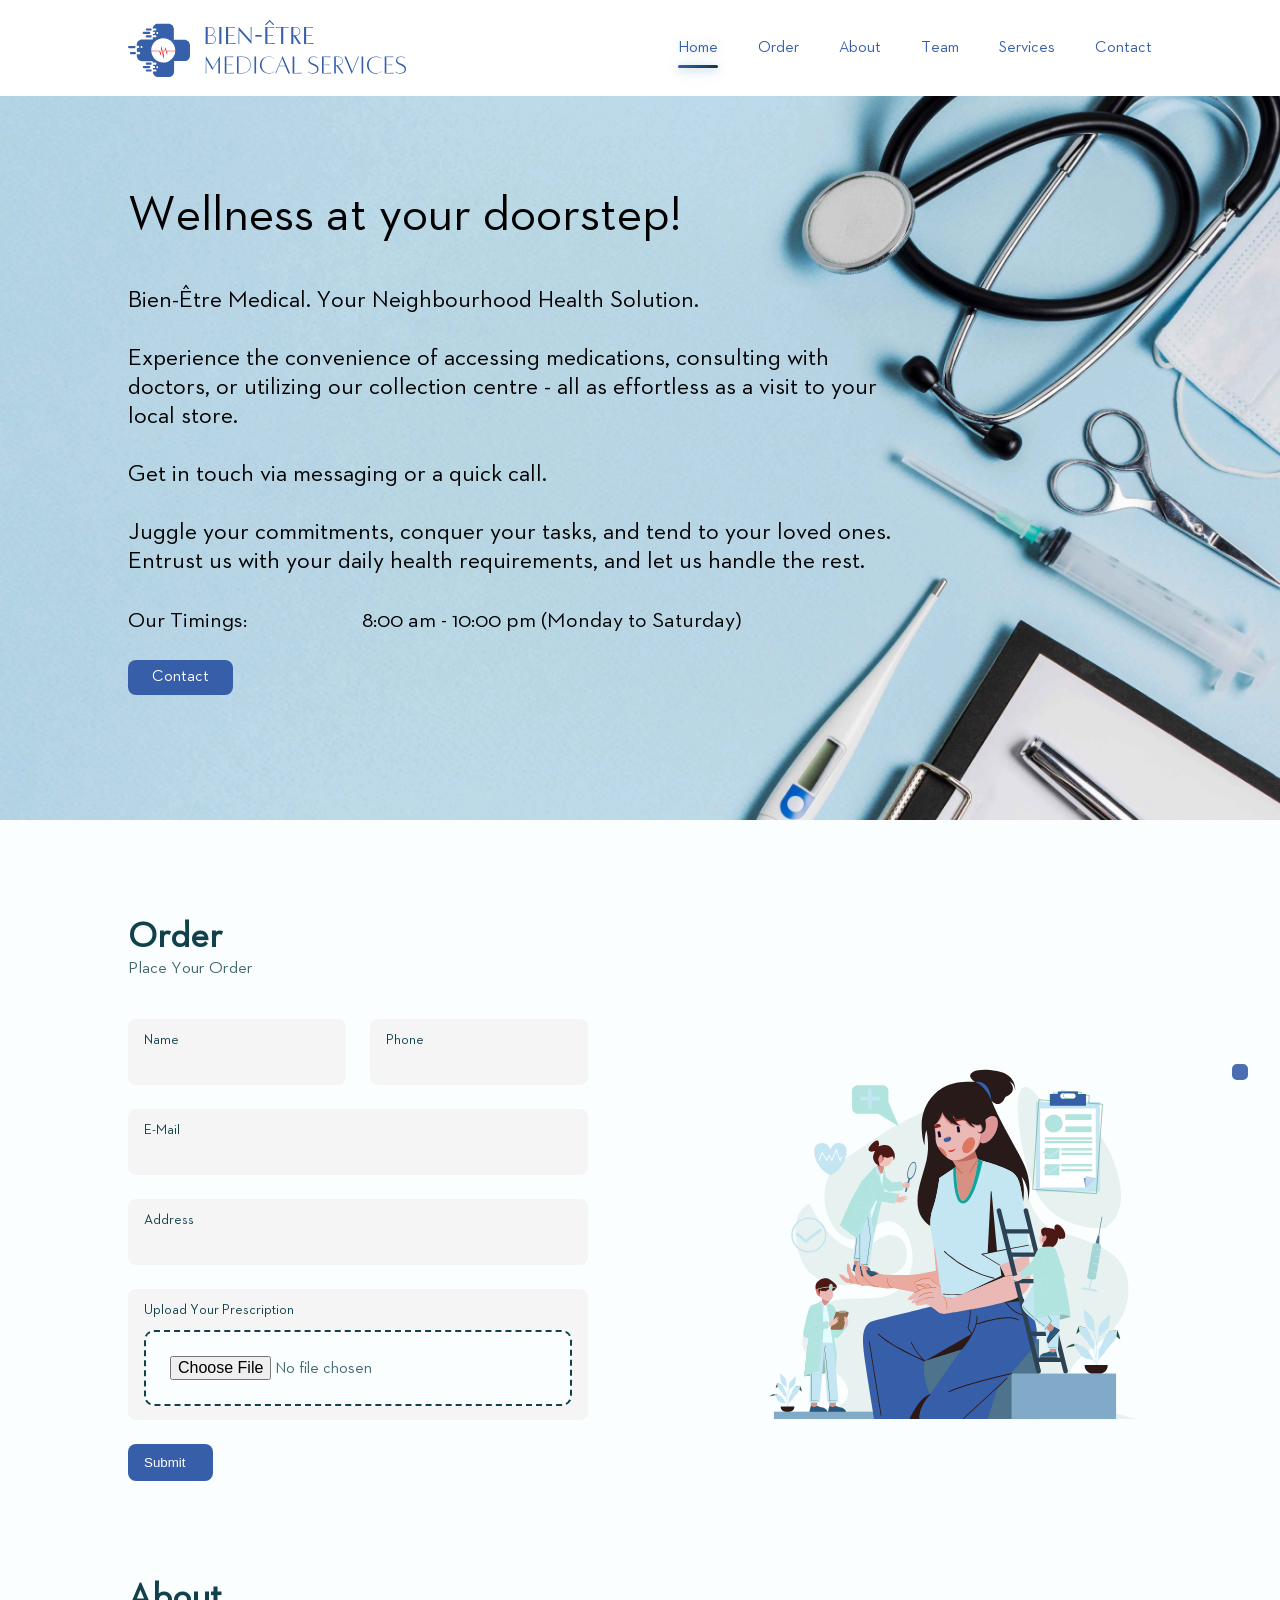
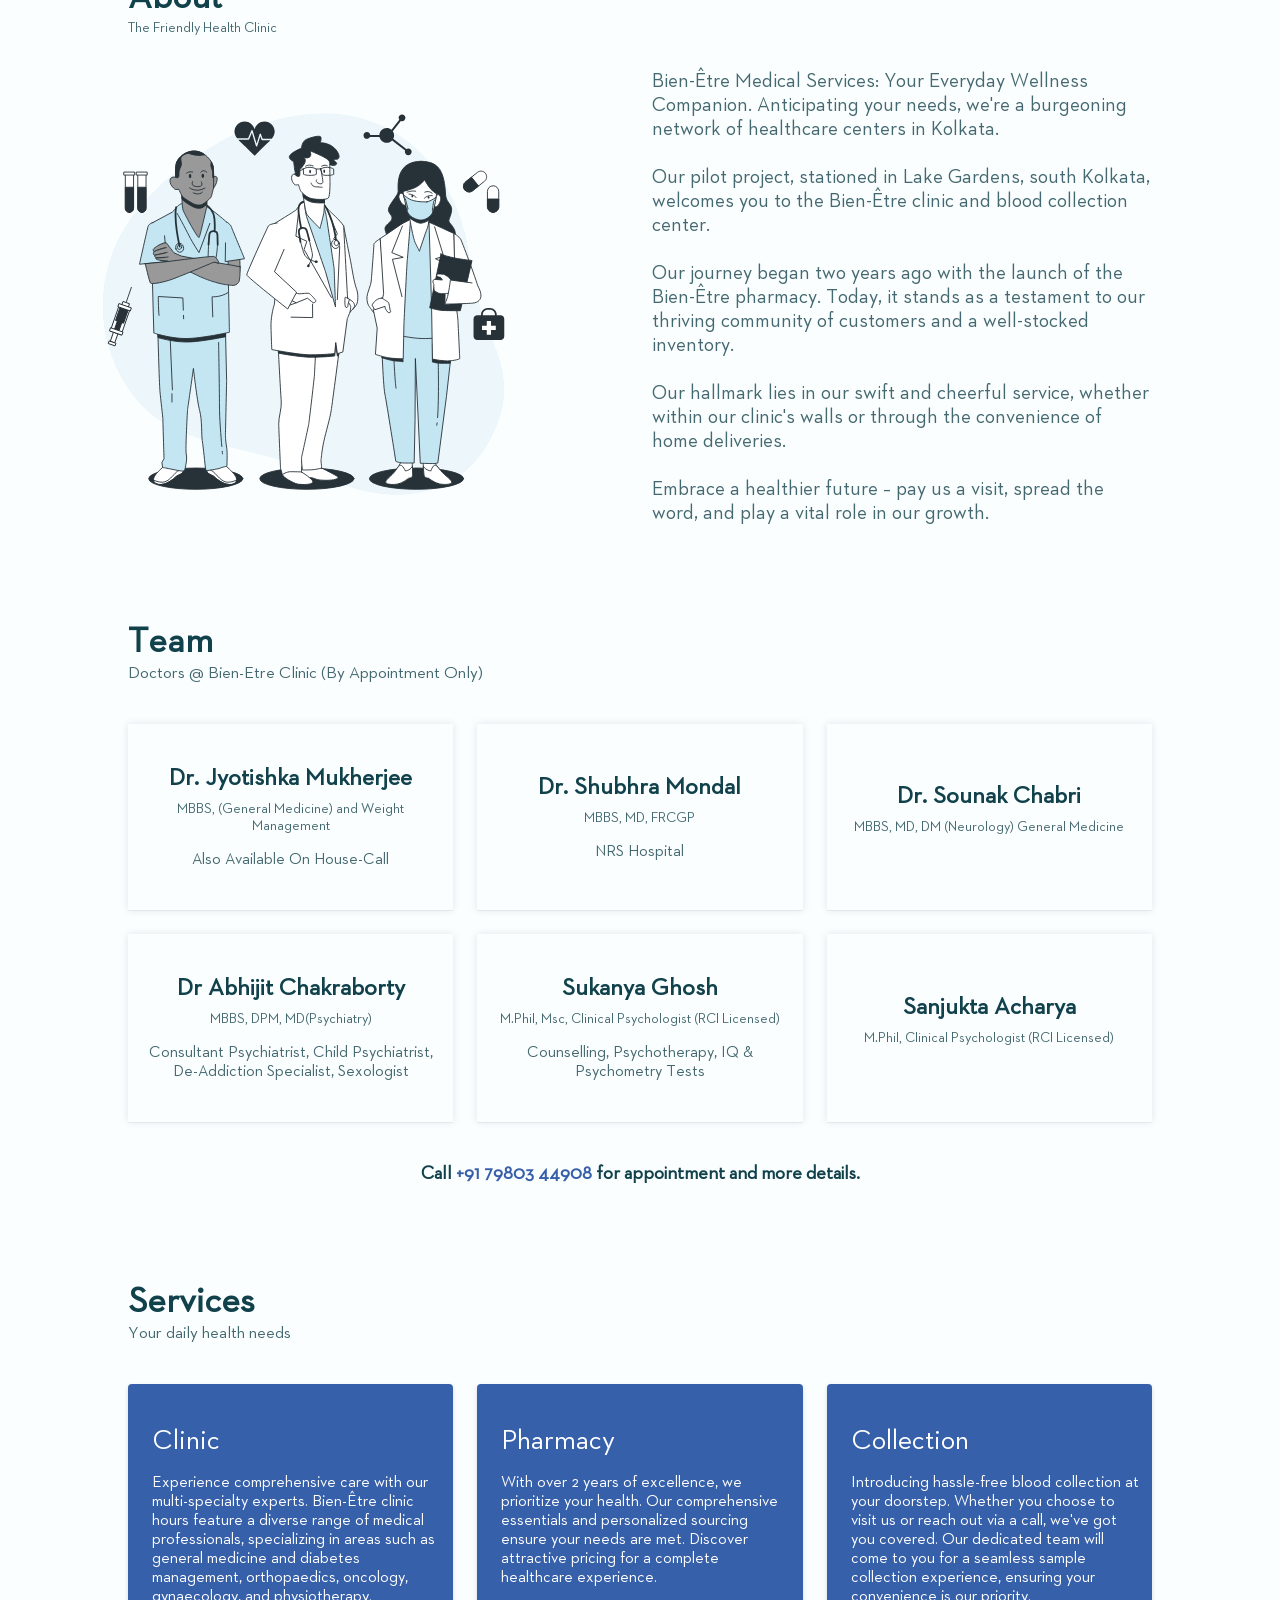
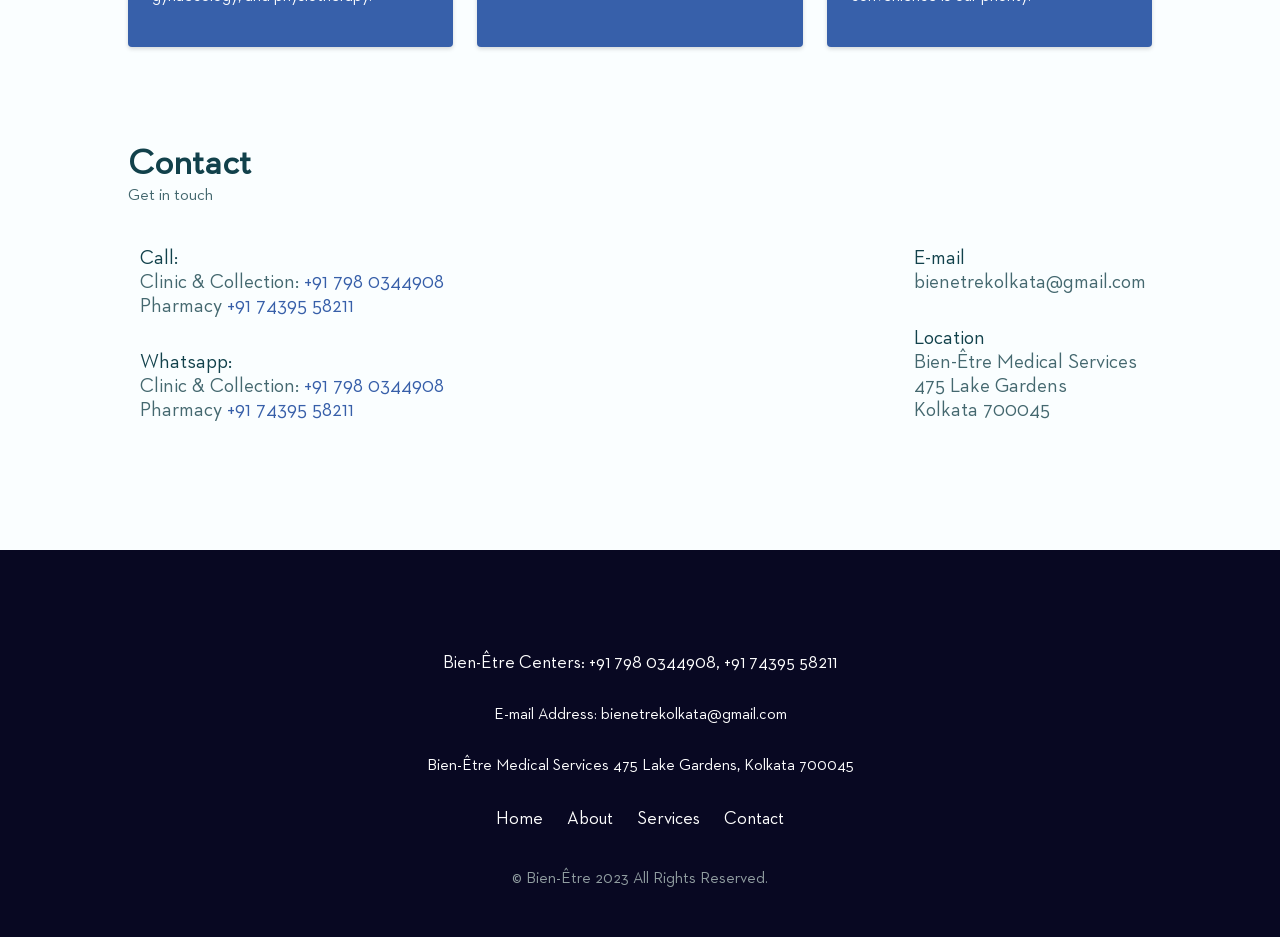
==== commit a31f470c: "Changes and Bug Fixing" ====
--- a/index.html
+++ b/index.html
@@ -315,7 +315,31 @@
                     </div>
                 </div>
                 <!--==================== SERVICES 3 ====================-->
-                <div class="services__content ">
+                <div class="services__content">
+                    <script>
+                        document.querySelectorAll('.services__content').forEach(item => {
+                            if (window.innerWidth <= 768) { // Check if the screen width is 768px or less
+                                item.addEventListener('click', event => {
+                                    const overlay = item.querySelector('.overlay');
+                                    if (overlay) {
+                                        if (overlay.style.bottom === '0') {
+                                            overlay.style.bottom = '-100%';
+                                            overlay.style.height = '0';
+                                        }
+
+                                        else {
+                                            document.querySelectorAll('.overlay').forEach(overlay => {
+                                                overlay.style.bottom = '-100%';
+                                                overlay.style.height = '0';
+                                            });
+                                            overlay.style.bottom = '0';
+                                            overlay.style.height = '100%';
+                                        }
+                                    }
+                                });
+                            }
+                        });
+                    </script>
                     <div>
                         <i class="uil uit-microscope services__icon"></i>
                         <h3 class="services__title">Collection</h3>
--- a/assets/css/styles.css
+++ b/assets/css/styles.css
@@ -4,6 +4,7 @@
   src: url("/assets/fonts/Neutraface2Text-Book.woff") format("woff"),
     url("/assets/fonts/Neutraface2Text-Book.woff2") format("woff2");
 }
+
 /*=============== VARIABLES CSS ===============*/
 :root {
   --header-height: 4rem;
@@ -103,6 +104,7 @@
 p {
   font-size: 20px;
 }
+
 ul {
   list-style: none;
 }
@@ -138,7 +140,7 @@
 /*=============== REUSABLE CSS CLASSES ===============*/
 .section {
   padding: 2rem 0 4rem;
-  scroll-margin-top: 3rem;
+  scroll-margin-top: var(--header-height);
 }
 
 .section__title {
@@ -184,6 +186,7 @@
   justify-content: space-between;
   align-items: center;
 }
+
 .nav__toggle {
   color: var(--text-color);
 }
@@ -214,6 +217,88 @@
     box-shadow: -1px 0 4px rgba(14, 55, 63, 0.15);
     padding: 3rem;
     transition: 0.4s;
+    backdrop-filter: blur(10px);
+  }
+
+  .nav__link::after {
+    display: none;
+  }
+
+  .active-link::before {
+    display: none;
+  }
+
+  .active-link {
+    background: linear-gradient(135deg, var(--first-color), var(--first-color-alt));
+    color: var(--white-color);
+    padding: 0.75rem 1.25rem;
+    border-radius: 12px;
+    margin: -0.75rem -1.25rem;
+    transform: scale(1.02);
+    box-shadow:
+      0 8px 25px rgba(72, 123, 181, 0.4),
+      0 4px 10px rgba(72, 123, 181, 0.3),
+      inset 0 1px 0 rgba(255, 255, 255, 0.2);
+    transition: all 0.4s cubic-bezier(0.25, 0.8, 0.25, 1);
+    animation: mobilePulse 3s ease-in-out infinite;
+    position: relative;
+    overflow: hidden;
+  }
+
+  .active-link::after {
+    content: "";
+    position: absolute;
+    top: 0;
+    left: -100%;
+    width: 100%;
+    height: 100%;
+    background: linear-gradient(90deg,
+        transparent,
+        rgba(255, 255, 255, 0.2),
+        transparent);
+    transition: left 0.5s ease;
+    animation: shimmer 2s ease-in-out infinite;
+  }
+
+  @keyframes mobilePulse {
+
+    0%,
+    100% {
+      box-shadow:
+        0 8px 25px rgba(72, 123, 181, 0.4),
+        0 4px 10px rgba(72, 123, 181, 0.3),
+        inset 0 1px 0 rgba(255, 255, 255, 0.2);
+    }
+
+    50% {
+      box-shadow:
+        0 12px 35px rgba(72, 123, 181, 0.6),
+        0 6px 15px rgba(72, 123, 181, 0.4),
+        inset 0 1px 0 rgba(255, 255, 255, 0.3);
+    }
+  }
+
+  @keyframes shimmer {
+    0% {
+      left: -100%;
+    }
+
+    100% {
+      left: 100%;
+    }
+  }
+
+  .nav__link {
+    padding: 0.5rem 0;
+    border-radius: 8px;
+    transition: all 0.3s ease;
+  }
+
+  .nav__link:hover:not(.active-link) {
+    background-color: hsla(219, 51%, 44%, 0.1);
+    padding: 0.5rem 1rem;
+    margin: 0 -1rem;
+    transform: translateX(10px);
   }
 }
 
@@ -227,10 +312,39 @@
   color: var(--first-color);
   font-weight: var(--font-semi-bold);
   text-transform: uppercase;
-}
-
-.nav__link:hover {
-  color: var(--text-color);
+  position: relative;
+  transition: all 0.3s ease;
+  overflow: hidden;
+}
+
+.nav__link:hover:not(.active-link) {
+  color: var(--first-color-alt);
+  transform: translateY(-2px);
+  text-shadow: 0 4px 8px rgba(72, 123, 181, 0.3);
+}
+
+.nav__link::after {
+  content: "";
+  position: absolute;
+  bottom: -0.75rem;
+  left: 0;
+  width: 100%;
+  height: 2px;
+  background: linear-gradient(135deg, var(--first-color), var(--first-color-alt));
+  transform: scaleX(0);
+  transform-origin: left;
+  transition: transform 0.3s ease;
+  border-radius: 1px;
+}
+
+.nav__link:hover:not(.active-link)::after {
+  transform: scaleX(1);
+  box-shadow: 0 0 10px rgba(72, 123, 181, 0.5);
+}
+
+/* Hide hover pseudo-element on active links */
+.active-link::after {
+  display: none;
 }
 
 .nav__close {
@@ -260,17 +374,43 @@
 /* Active link */
 .active-link {
   position: relative;
-  color: var(--title-color);
+  color: var(--first-color);
+  font-weight: var(--font-semi-bold);
+  transition: all 0.3s ease;
+  text-shadow: 0 0 10px rgba(72, 123, 181, 0.3);
+}
+
+/* Prevent hover effects on active links */
+.active-link:hover {
+  color: var(--first-color) !important;
+  transform: none !important;
+  text-shadow: 0 0 10px rgba(72, 123, 181, 0.3) !important;
 }
 
 .active-link::before {
   content: "";
   position: absolute;
-  background-color: var(--title-color);
+  background: linear-gradient(135deg, var(--first-color), var(--first-color-alt));
   width: 100%;
-  height: 2px;
+  height: 3px;
   bottom: -0.75rem;
   left: 0;
+  border-radius: 2px;
+  transform: scaleX(1);
+  transition: all 0.4s cubic-bezier(0.25, 0.8, 0.25, 1);
+  box-shadow: 0 2px 8px rgba(72, 123, 181, 0.4), 0 0 20px rgba(72, 123, 181, 0.2);
+  animation: glow 2s ease-in-out infinite alternate;
+  z-index: 2;
+}
+
+@keyframes glow {
+  from {
+    box-shadow: 0 2px 8px rgba(72, 123, 181, 0.4), 0 0 20px rgba(72, 123, 181, 0.2);
+  }
+
+  to {
+    box-shadow: 0 2px 12px rgba(72, 123, 181, 0.6), 0 0 30px rgba(72, 123, 181, 0.3);
+  }
 }
 
 /*=============== HOME ===============*/
@@ -290,10 +430,18 @@
   align-content: center;
   row-gap: 3rem;
   padding-top: 7rem;
-}
+  min-height: 500px;
+  /* Ensure minimum height for small screens */
+}
+
 .home {
   padding-bottom: 4rem;
-}
+  margin-top: 0;
+  /* Ensure no additional top margin */
+  position: relative;
+  scroll-margin-top: var(--header-height);
+}
+
 .home__data-title,
 .home__data-subtitle {
   color: black;
@@ -311,11 +459,13 @@
   font-weight: var(--body-font);
   margin-bottom: var(--mb-2-5);
 }
+
 .timings {
   display: flex;
   justify-content: space-between;
   width: 60%;
 }
+
 .timing_title,
 .timing {
   color: black;
@@ -364,6 +514,7 @@
 .button--link:hover {
   background: none;
 }
+
 .button__icon-home {
   display: inline-block;
   font-size: 1.25rem;
@@ -392,9 +543,11 @@
   outline: none;
   cursor: pointer;
 }
+
 .send-button:hover .button__icon {
   transform: translateX(0.2rem);
 }
+
 .home__scroll-mouse {
   font-size: 2rem;
 }
@@ -416,6 +569,7 @@
   transform: translateY(-6rem);
   justify-content: center;
 }
+
 /*=============== ABOUT ===============*/
 
 .section__title-about {
@@ -432,12 +586,15 @@
 .section__subtitle-about {
   text-align: left;
 }
+
 .about__content {
   grid-template-columns: repeat(2, 1fr);
 }
+
 .about__data {
   font-size: large;
 }
+
 .about__img {
   width: 450px;
   transform: translateX(-3rem);
@@ -476,26 +633,27 @@
   margin-bottom: var(--mb-1);
   font-weight: var(--font-medium);
 }
+
 .services__description {
   color: #fff;
   font-size: var(--normal-font-size);
   margin-bottom: var(--mb-1-25);
 }
+
 .services__button {
   cursor: pointer;
   font-size: var(--font-medium);
   color: #fff;
 }
+
 .overlay {
   position: absolute;
   bottom: 100%;
   left: 0;
   right: 0;
-  background: linear-gradient(
-    to right bottom,
-    rgba(255, 255, 255, 0.5),
-    rgba(255, 255, 255, 0.5)
-  );
+  background: linear-gradient(to right bottom,
+      rgba(255, 255, 255, 0.5),
+      rgba(255, 255, 255, 0.5));
   backdrop-filter: blur(0.35rem);
   overflow: hidden;
   width: 100%;
@@ -504,22 +662,27 @@
   border-radius: 5px;
   text-align: center;
 }
+
 .over_icon {
   font-size: 7rem;
   color: rgb(8, 8, 34);
 }
+
 .text,
 .coming_soon {
   color: rgb(8, 8, 34);
 }
+
 .text {
   font-size: 2rem;
   transform: translateY(-1.5rem);
 }
+
 .coming_soon {
   font-size: 3rem;
   color: #fff;
 }
+
 .services__content:hover .overlay {
   bottom: 0;
   height: 100%;
@@ -540,6 +703,7 @@
   display: flex;
   margin-bottom: var(--mb-2);
 }
+
 .contact__icon {
   font-size: 2rem;
   color: var(--first-color);
@@ -565,6 +729,7 @@
   font-size: var(--small-font-size);
   color: var(--title-color);
 }
+
 .contact__input {
   width: 100%;
   background-color: var(--input-color);
@@ -575,9 +740,11 @@
   outline: none;
   padding: 0.25rem 0.5rem 0.5rem 0;
 }
+
 .contact__inputs {
   grid-template-columns: repeat(2, 1fr);
 }
+
 .contact__form {
   width: 460px;
 }
@@ -586,6 +753,7 @@
 .footer {
   padding-top: 2rem;
 }
+
 .footer__icons {
   font-size: 2rem;
 }
@@ -595,6 +763,7 @@
   text-align: center;
   justify-content: center;
 }
+
 .footer__bg {
   background-color: rgb(8, 8, 34);
   padding: 2rem 0 3rem;
@@ -609,6 +778,7 @@
   flex-direction: row;
   column-gap: 1.5rem;
 }
+
 .email,
 .email__alt,
 .footer__links,
@@ -617,6 +787,7 @@
 .footer__social {
   color: #fff;
 }
+
 .email:hover,
 .footer__link:hover {
   color: var(--first-color);
@@ -626,21 +797,25 @@
   font-size: 1.25rem;
   margin-right: var(--mb-1-5);
 }
+
 .footer__social:hover {
   color: var(--first-color-lighter);
 }
+
 .footer__copy {
   font-size: var(--font-medium);
   text-align: center;
   color: var(--text-color-light);
   margin-top: var(--mb-2-5);
 }
+
 .footer__title,
 .footer__subtitle,
 .footer__link,
 .footer__social {
   color: #fff;
 }
+
 /*========== SCROLL UP ==========*/
 .scrollup {
   position: fixed;
@@ -686,26 +861,29 @@
 
 /*=============== MEDIA QUERIES ===============*/
 /* For small devices */
-@media screen and (min-width: 340px) {
-}
+@media screen and (min-width: 340px) {}
 
 /* For medium devices */
 @media screen and (max-width: 568px) {
   .nav__logo {
     width: 220px;
   }
+
   .about__content {
     display: flex;
     flex-direction: column;
     flex-direction: column-reverse;
   }
+
   .services__container {
     display: flex;
     flex-direction: column;
   }
+
   .home__img {
     height: 100vh;
   }
+
   .about__img {
     transform: translateX(3.3rem);
     width: 450px;
@@ -722,110 +900,279 @@
   .team__contact {
     text-align: center;
   }
+
   .timings {
     display: none;
   }
+
   .contact__container {
     grid-template-columns: 1fr;
   }
+
   .services__icon {
     font-size: 8rem;
     margin-bottom: -0.5rem;
   }
+
   .contact__inputs {
     grid-template-columns: 1fr;
   }
+
   .contact__form {
     width: auto;
   }
+
   .over_icon {
     font-size: 20rem;
   }
 }
+
 @media screen and (min-width: 768px) {
+  :root {
+    --header-height: 5rem;
+    /* Increased header height for desktop */
+  }
+
   body {
-    margin: 0;
-  }
+    margin: var(--header-height) 0 0 0;
+    /* Ensure body margin accounts for larger header */
+  }
+
+  .section {
+    scroll-margin-top: calc(var(--header-height) + 1.5rem);
+  }
+
+  .home {
+    scroll-margin-top: calc(var(--header-height) + 1.5rem);
+  }
+
   .nav {
     height: calc(var(--header-height) + 1rem);
   }
+
   .nav__link {
     color: var(--first-color);
     text-transform: initial;
-  }
-  .nav__link:hover {
-    color: var(--text-color);
-  }
+    font-weight: var(--font-medium);
+    transition: all 0.3s ease;
+    position: relative;
+  }
+
+  .nav__link:hover:not(.active-link) {
+    color: var(--first-color-alt);
+    transform: translateY(-2px);
+  }
+
+  .nav__link::after {
+    content: "";
+    position: absolute;
+    bottom: -0.75rem;
+    left: 0;
+    width: 100%;
+    height: 2px;
+    background: linear-gradient(135deg, var(--first-color), var(--first-color-alt));
+    transform: scaleX(0);
+    transform-origin: left;
+    transition: transform 0.3s ease;
+    border-radius: 1px;
+  }
+
+  .nav__link:hover:not(.active-link)::after {
+    transform: scaleX(1);
+  }
+
+  /* Hide hover pseudo-element on active links in desktop */
+  .active-link::after {
+    display: none;
+  }
+
   .nav__menu {
     display: flex;
     column-gap: 0.5rem;
   }
+
   .nav__list {
     flex-direction: row;
     column-gap: 2.5rem;
   }
+
   .nav__toggle,
   .nav__close {
     display: none;
   }
+
+  .active-link {
+    color: var(--first-color);
+  }
+
   .active-link::before {
-    background-color: var(--text-color);
-  }
+    background: linear-gradient(135deg, var(--first-color), var(--first-color-alt));
+    height: 3px;
+    transform: scaleX(1);
+    animation: activeSlide 0.5s ease;
+  }
+
+  @keyframes activeSlide {
+    from {
+      transform: scaleX(0);
+      opacity: 0;
+    }
+
+    to {
+      transform: scaleX(1);
+      opacity: 1;
+    }
+  }
+
   .home__container {
     height: 100vh;
     grid-template-rows: 1.8fr 0.5fr;
-  }
+    padding-top: 9rem;
+  }
+
   .home__data {
     align-self: flex-end;
   }
+
   .home__info {
     bottom: 3rem;
   }
 }
+
 @media screen and (max-width: 768px) {
+  .section {
+    scroll-margin-top: calc(var(--header-height) + 0.5rem);
+  }
+
+  .home {
+    scroll-margin-top: calc(var(--header-height) + 0.5rem);
+  }
+
   .about__content {
     display: flex;
     flex-direction: column;
     flex-direction: column-reverse;
   }
+
   .nav__logo {
     width: 220px;
   }
+
   .home__data-title {
     font-size: 1.7rem;
   }
+
   .home__data-subtitle {
     font-size: 1.2rem;
   }
+
   .home__container {
     padding-top: 2rem;
   }
+
   .timings {
     width: 80%;
   }
+
   .about__img {
     width: 320px;
     transform: translateX(1.5rem);
   }
+
   .section__title,
   .section__title-about,
   .section__subtitle-about,
   .section__subtitle {
     text-align: center;
   }
+
   .over_icon {
     font-size: 6rem;
   }
+
   .text {
     padding-top: 1rem;
   }
+
   .coming_soon {
     font-size: 2rem;
   }
+
   .services__description-overlay {
     font-size: 1.3rem;
     padding: 0 5px;
     transform: translateY(-0.5rem);
+  }
+}
+
+/* For extra small mobile devices */
+@media screen and (max-width: 480px) {
+  .home__container {
+    padding-top: 5rem;
+  }
+
+  .home__data-title {
+    font-size: 1.5rem;
+  }
+
+  .home__data-subtitle {
+    font-size: 1rem;
+    line-height: 1.4;
+  }
+
+  .timings {
+    flex-direction: column;
+    width: 100%;
+    gap: 0.5rem;
+  }
+
+  .timing_heading,
+  .timing {
+    text-align: center;
+  }
+}
+
+/* For tablet devices */
+@media screen and (min-width: 769px) and (max-width: 1023px) {
+  .section {
+    scroll-margin-top: calc(var(--header-height) + 1.2rem);
+  }
+
+  .home {
+    scroll-margin-top: calc(var(--header-height) + 1.2rem);
+  }
+
+  .home__container {
+    padding-top: 7rem;
+  }
+
+  .home__data-title {
+    font-size: 2.2rem;
+  }
+
+  .home__data-subtitle {
+    font-size: 1.3rem;
+  }
+
+  .timings {
+    width: 70%;
+  }
+}
+
+/* For mobile landscape orientation */
+@media screen and (max-width: 768px) and (orientation: landscape) {
+  .home__container {
+    padding-top: 4rem;
+    height: calc(100vh - var(--header-height));
+  }
+
+  .home__data-title {
+    font-size: 1.8rem;
+  }
+
+  .home__data-subtitle {
+    font-size: 1.1rem;
+    margin-bottom: 1rem;
   }
 }
 
@@ -835,21 +1182,26 @@
     margin-left: auto;
     margin-right: auto;
   }
+
   .home__container {
     grid-template-rows: 2fr 0.5fr;
+    padding-top: 5rem;
   }
 
   .home__data-subtitle {
     margin-bottom: 2rem;
   }
+
   .home__info {
     width: 328px;
     grid-template-columns: 1fr 2fr;
     column-gap: 2rem;
   }
+
   .home__info-title {
     font-size: var(--normal-font-size);
   }
+
   .home__info-img {
     width: 240px;
   }
@@ -863,12 +1215,10 @@
 
 /* For tall screens on mobiles y desktop*/
 @media screen and (min-height: 721px) {
-  body {
-    margin: 0;
-  }
+
   .home__container,
   .home__img {
-    height: 640px;
+    height: 740px;
   }
 }
 
@@ -968,4 +1318,4 @@
   align-items: center;
   column-gap: 0.5rem;
   margin-top: var(--mb-2-5);
-}
+}
